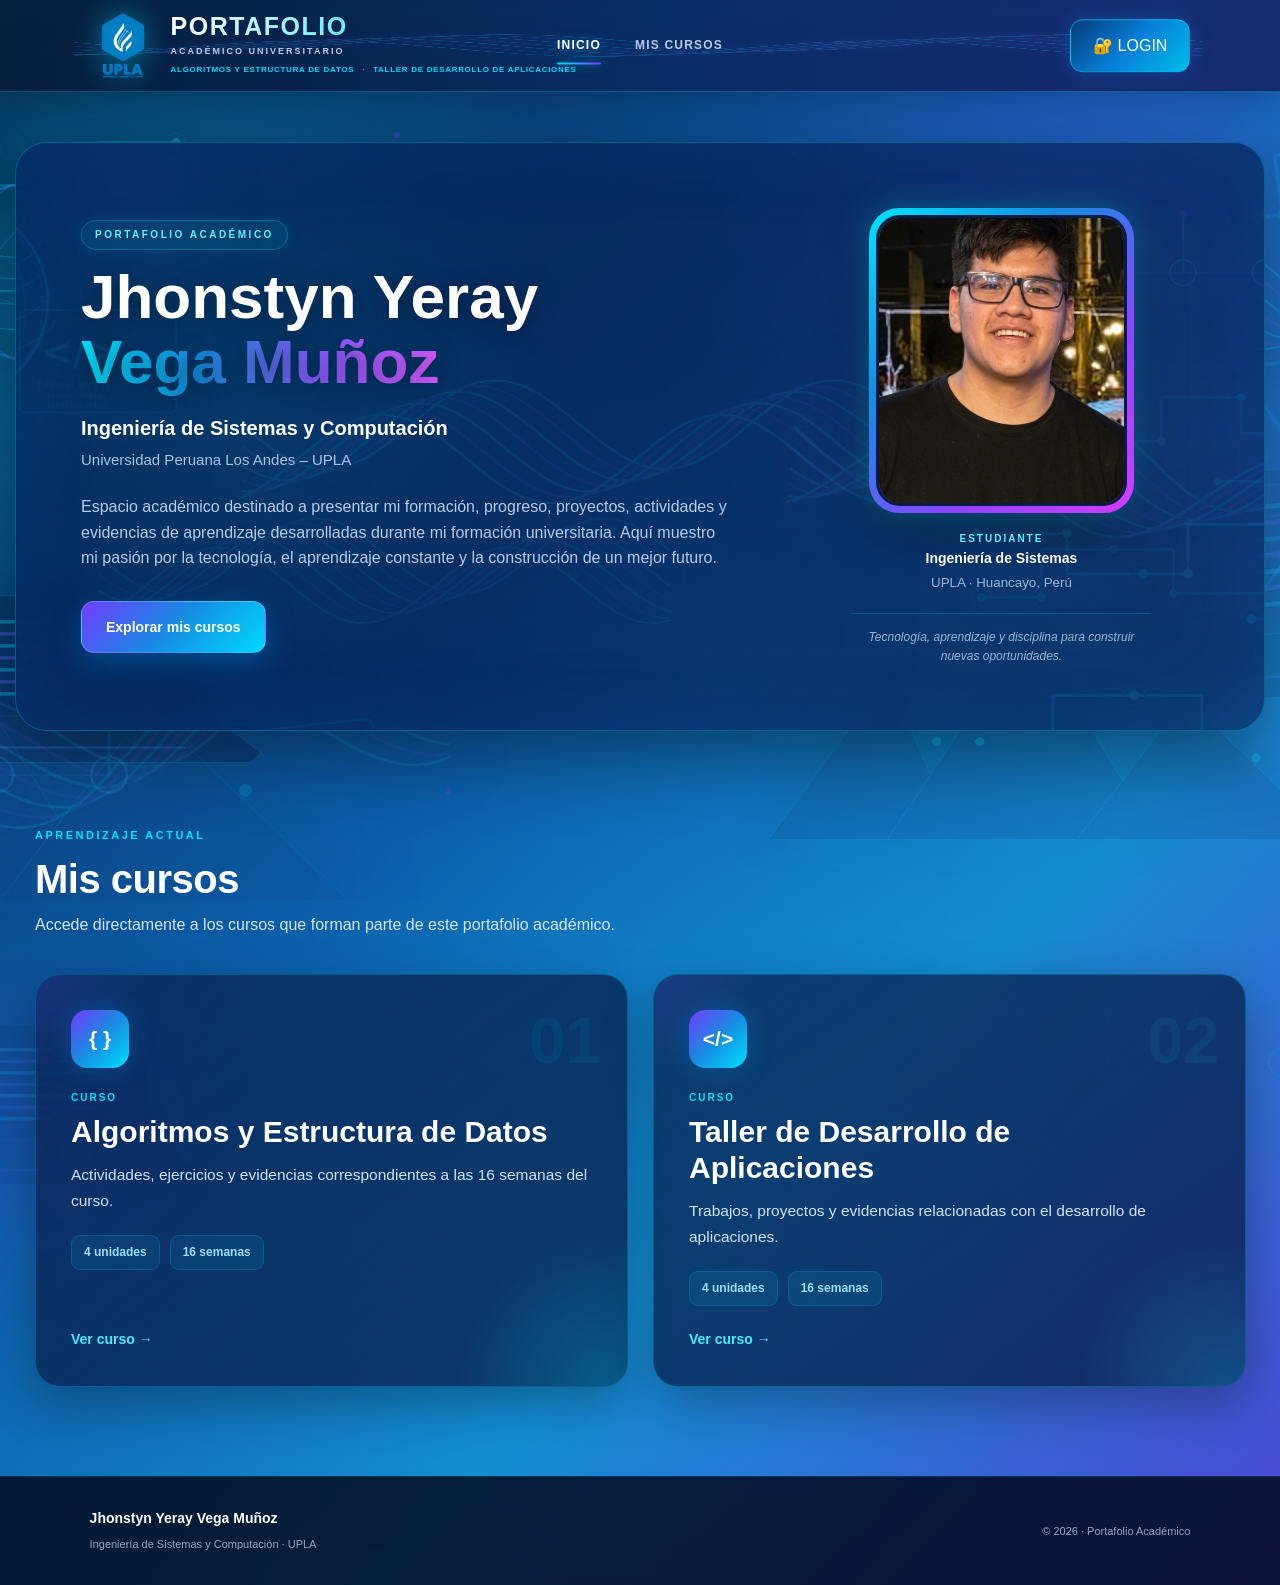
==== index.html @ 433af9e2 "Portafolio académico inicial" ====
<!DOCTYPE html>
<html lang="es">

<head>

    <meta charset="UTF-8">

    <meta
        name="viewport"
        content="width=device-width, initial-scale=1.0"
    >

    <title>
        Portafolio Académico | Jhonstyn Vega
    </title>

    <link
        rel="stylesheet"
        href="css/style.css"
    >

</head>


<body>


    <!-- =====================================================
         FONDO TECNOLÓGICO
         ===================================================== -->

    <div
        class="fondo-tecnologico"
        aria-hidden="true"
    >

        <img
            class="decor-planeta"
            src="img/fondo/planeta-tecnologico.png"
            alt=""
        >

        <img
            class="decor-ondas"
            src="img/fondo/ondas-tecnologicas.png"
            alt=""
        >

        <img
            class="decor-red"
            src="img/fondo/red-tecnologica.png"
            alt=""
        >

        <img
            class="decor-codigo"
            src="img/fondo/codigo.png"
            alt=""
        >

        <img
            class="decor-laptop"
            src="img/fondo/laptop-programacion.png"
            alt=""
        >

        <img
            class="decor-montanas"
            src="img/fondo/montanas-digitales.png"
            alt=""
        >

        <img
            class="decor-circuitos"
            src="img/fondo/circuitos.png"
            alt=""
        >


        <!-- Capas adicionales -->

        <img
            class="decor-planeta-2"
            src="img/fondo/planeta-tecnologico.png"
            alt=""
        >

        <img
            class="decor-ondas-2"
            src="img/fondo/ondas-tecnologicas.png"
            alt=""
        >

        <img
            class="decor-red-2"
            src="img/fondo/red-tecnologica.png"
            alt=""
        >

        <img
            class="decor-codigo-2"
            src="img/fondo/codigo.png"
            alt=""
        >

        <img
            class="decor-laptop-2"
            src="img/fondo/laptop-programacion.png"
            alt=""
        >

        <img
            class="decor-montanas-2"
            src="img/fondo/montanas-digitales.png"
            alt=""
        >

        <img
            class="decor-circuitos-2"
            src="img/fondo/circuitos.png"
            alt=""
        >

    </div>



    <!-- =====================================================
         HEADER
         ===================================================== -->

    <header class="header">


        <div class="logo">

            <img
                src="img/logo-upla.png"
                alt="Logo UPLA"
            >


            <div class="logo-texto">

                <span class="logo-titulo">
                    PORTAFOLIO
                </span>


                <span class="logo-subtitulo">
                    ACADÉMICO UNIVERSITARIO
                </span>


                <span class="logo-cursos">

                    ALGORITMOS Y ESTRUCTURA DE DATOS

                    <b>·</b>

                    TALLER DE DESARROLLO DE APLICACIONES

                </span>

            </div>

        </div>



        <nav class="menu">

            <a
                href="index.html"
                class="activo"
            >
                Inicio
            </a>


            <a href="cursos.html">
                Mis cursos
            </a>

        </nav>



        <a
            href="login.html"
            class="login"
        >
            🔐 LOGIN
        </a>


    </header>



    <!-- =====================================================
         CONTENIDO PRINCIPAL
         ===================================================== -->

    <main>



        <!-- =================================================
             PRESENTACIÓN
             ================================================= -->

        <section class="hero">


            <div
                class="hero-decoraciones"
                aria-hidden="true"
            >

                <img
                    class="hero-decor hero-planeta"
                    src="img/fondo/planeta-tecnologico.png"
                    alt=""
                >

                <img
                    class="hero-decor hero-ondas"
                    src="img/fondo/ondas-tecnologicas.png"
                    alt=""
                >

                <img
                    class="hero-decor hero-circuitos"
                    src="img/fondo/circuitos.png"
                    alt=""
                >

                <img
                    class="hero-decor hero-codigo"
                    src="img/fondo/codigo.png"
                    alt=""
                >

            </div>



            <div class="hero-texto">


                <span class="etiqueta">
                    PORTAFOLIO ACADÉMICO
                </span>



                <h1>

                    Jhonstyn Yeray<br>

                    <strong>
                        Vega Muñoz
                    </strong>

                </h1>



                <h2>
                    Ingeniería de Sistemas y Computación
                </h2>



                <p>
                    Universidad Peruana Los Andes – UPLA
                </p>



                <p class="descripcion">

                    Espacio académico destinado a presentar mi formación,
                    progreso, proyectos, actividades y evidencias de
                    aprendizaje desarrolladas durante mi formación
                    universitaria. Aquí muestro mi pasión por la tecnología,
                    el aprendizaje constante y la construcción de un mejor futuro.

                </p>



                <!-- SOLO QUEDA EL BOTÓN DE CURSOS -->

                <div class="hero-botones">

                    <a
                        href="cursos.html"
                        class="boton-principal"
                    >
                        Explorar mis cursos
                    </a>

                </div>


            </div>



            <!-- =================================================
                 PERFIL
                 ================================================= -->

            <div class="hero-perfil">


                <div class="perfil-marco">

                    <img
                        src="img/perfil.jpg"
                        alt="Fotografía de Jhonstyn Vega"
                    >

                </div>



                <div class="perfil-info">

                    <span>
                        ESTUDIANTE
                    </span>


                    <strong>
                        Ingeniería de Sistemas
                    </strong>


                    <small>
                        UPLA · Huancayo, Perú
                    </small>


                    <p class="perfil-frase">
                        Tecnología, aprendizaje y disciplina para construir nuevas oportunidades.
                    </p>

                </div>


            </div>


        </section>



        <!-- =====================================================
             CURSOS DESTACADOS
             ===================================================== -->

        <section class="cursos-destacados">


            <div class="seccion-titulo">


                <span>
                    APRENDIZAJE ACTUAL
                </span>


                <h2>
                    Mis cursos
                </h2>


                <p>
                    Accede directamente a los cursos que forman parte
                    de este portafolio académico.
                </p>


            </div>



            <div class="cursos-grid">



                <!-- =================================================
                     CURSO 01
                     ================================================= -->

                <article class="curso-card">


                    <div class="curso-numero">
                        01
                    </div>


                    <div class="curso-icono">
                        { }
                    </div>


                    <span>
                        CURSO
                    </span>


                    <h3>
                        Algoritmos y
                        Estructura de Datos
                    </h3>


                    <p>
                        Actividades, ejercicios y evidencias
                        correspondientes a las 16 semanas del curso.
                    </p>


                    <div class="curso-meta">

                        <span>
                            4 unidades
                        </span>


                        <span>
                            16 semanas
                        </span>

                    </div>


                    <!-- AHORA VA A MIS CURSOS -->

                    <a href="cursos.html">
                        Ver curso →
                    </a>


                </article>



                <!-- =================================================
                     CURSO 02
                     ================================================= -->

                <article class="curso-card">


                    <div class="curso-numero">
                        02
                    </div>


                    <div class="curso-icono">
                        &lt;/&gt;
                    </div>


                    <span>
                        CURSO
                    </span>


                    <h3>
                        Taller de Desarrollo
                        de Aplicaciones
                    </h3>


                    <p>
                        Trabajos, proyectos y evidencias relacionadas
                        con el desarrollo de aplicaciones.
                    </p>


                    <div class="curso-meta">

                        <span>
                            4 unidades
                        </span>


                        <span>
                            16 semanas
                        </span>

                    </div>


                    <!-- AHORA VA A MIS CURSOS -->

                    <a href="cursos.html">
                        Ver curso →
                    </a>


                </article>


            </div>


        </section>



    </main>



    <!-- =====================================================
         FOOTER
         ===================================================== -->

    <footer>


        <div>

            <strong>
                Jhonstyn Yeray Vega Muñoz
            </strong>


            <span>
                Ingeniería de Sistemas y Computación · UPLA
            </span>

        </div>


        <p>
            © 2026 · Portafolio Académico
        </p>


    </footer>



</body>

</html>
---- css/style.css ----
/* =========================================================
   PORTAFOLIO ACADÉMICO - JHONSTYN VEGA
   Diseño futurista académico
   Azul + Cyan + Violeta
========================================================= */

* {
    margin: 0;
    padding: 0;
    box-sizing: border-box;
}

:root {
    --azul-noche: #030b24;
    --azul-oscuro: #061b45;
    --azul: #0869d8;
    --azul-electrico: #009cff;
    --cyan: #00e5ff;
    --violeta: #7b3cff;
    --fucsia: #c13cff;

    --blanco: #ffffff;
    --texto: #f4f8ff;
    --texto-suave: #b9c9e8;

    --glass: rgba(8, 36, 87, 0.62);
    --borde: rgba(0, 204, 255, 0.28);

    --sombra:
        0 20px 60px rgba(0, 0, 0, .35);
}

html {
    scroll-behavior: smooth;
}

body {
    font-family: "Segoe UI", Arial, sans-serif;
    color: #ffffff;
    min-height: 100vh;
    line-height: 1.6;
    overflow-x: hidden;

    /* Fondo general más alegre, inspirado en azul/cyan/violeta */
    background:
        radial-gradient(circle at 12% 18%, rgba(0, 229, 255, .28), transparent 24%),
        radial-gradient(circle at 88% 12%, rgba(96, 93, 255, .28), transparent 26%),
        radial-gradient(circle at 52% 75%, rgba(0, 174, 255, .18), transparent 32%),
        linear-gradient(135deg, #06234d 0%, #0b5da8 42%, #168bd1 68%, #5144d5 100%);
}

/* La página queda por encima de la decoración */
body > *:not(.fondo-tecnologico) {
    position: relative;
    z-index: 5;
}

/* =========================================================
   EFECTOS DEL FONDO
========================================================= */
body::before {
    content: "";

    position: fixed;

    width: 500px;
    height: 500px;

    left: -220px;
    top: 180px;

    border-radius: 50%;

    background:
        radial-gradient(
            circle,
            rgba(0, 229, 255, .11),
            transparent 70%
        );

    filter: blur(20px);

    pointer-events: none;

    z-index: -1;
}
body::after {
    content: "";

    position: fixed;

    width: 500px;
    height: 500px;

    right: -220px;
    bottom: 100px;

    border-radius: 50%;

    background:
        radial-gradient(
            circle,
            rgba(123, 60, 255, .13),
            transparent 70%
        );

    filter: blur(25px);

    pointer-events: none;

    z-index: -1;
}


/* =========================================================
   FONDO TECNOLÓGICO DECORATIVO
   No ocupa espacio y nunca tapa el contenido
========================================================= */

.fondo-tecnologico {
    position: fixed;
    inset: 0;
    width: 100%;
    height: 100vh;
    overflow: hidden;
    pointer-events: none;
    z-index: 0;
}

/* Luces grandes y suaves */
.fondo-tecnologico .orb {
    position: absolute;
    border-radius: 50%;
    filter: blur(35px);
    opacity: .45;
}

.orb-cyan {
    width: 430px;
    height: 430px;
    left: -150px;
    top: 150px;
    background: radial-gradient(circle, rgba(0, 229, 255, .42), transparent 70%);
}

.orb-violet {
    width: 520px;
    height: 520px;
    right: -190px;
    top: 120px;
    background: radial-gradient(circle, rgba(124, 68, 255, .40), transparent 70%);
}

.orb-blue {
    width: 460px;
    height: 460px;
    left: 34%;
    bottom: -300px;
    background: radial-gradient(circle, rgba(0, 190, 255, .30), transparent 70%);
}

/* Circuitos tecnológicos */
.circuito {
    position: absolute;
    width: 360px;
    height: 170px;
    opacity: .25;
}

.circuito span,
.circuito i,
.circuito b {
    position: absolute;
    display: block;
}

.circuito span {
    width: 230px;
    height: 2px;
    background: linear-gradient(90deg, transparent, #00e5ff, transparent);
    top: 80px;
    left: 40px;
    box-shadow: 0 0 12px rgba(0,229,255,.55);
}

.circuito i {
    width: 120px;
    height: 100px;
    border-left: 2px solid #00e5ff;
    border-bottom: 2px solid #7b3cff;
    border-radius: 0 0 0 35px;
    left: 120px;
    top: 0;
}

.circuito b {
    width: 9px;
    height: 9px;
    border-radius: 50%;
    background: #00e5ff;
    box-shadow: 0 0 15px #00e5ff;
    right: 88px;
    top: 75px;
}

.circuito-1 {
    left: -50px;
    top: 300px;
    transform: rotate(-10deg);
}

.circuito-2 {
    right: -80px;
    bottom: 210px;
    transform: rotate(18deg) scale(.85);
}

/* Símbolos de programación flotando al fondo */
.codigo-flotante {
    position: absolute;
    color: rgba(255,255,255,.16);
    font-family: Consolas, "Courier New", monospace;
    font-weight: 900;
    user-select: none;
    text-shadow: 0 0 20px rgba(0,229,255,.35);
}

.codigo-1 {
    font-size: 90px;
    right: 8%;
    top: 35%;
}

.codigo-2 {
    font-size: 75px;
    left: 6%;
    bottom: 18%;
    color: rgba(123,60,255,.16);
}

.codigo-3 {
    font-size: 54px;
    right: 18%;
    bottom: 10%;
    color: rgba(0,229,255,.14);
}

/* Pequeños puntos luminosos */
.particulas {
    position: absolute;
    inset: 0;
}

.particulas span {
    position: absolute;
    width: 4px;
    height: 4px;
    border-radius: 50%;
    background: #8ff8ff;
    box-shadow: 0 0 12px rgba(0,229,255,.8);
    opacity: .45;
}

.particulas span:nth-child(1)  { left: 8%;  top: 24%; }
.particulas span:nth-child(2)  { left: 18%; top: 70%; }
.particulas span:nth-child(3)  { left: 27%; top: 34%; }
.particulas span:nth-child(4)  { left: 38%; top: 16%; }
.particulas span:nth-child(5)  { left: 47%; top: 82%; }
.particulas span:nth-child(6)  { left: 58%; top: 27%; }
.particulas span:nth-child(7)  { left: 68%; top: 68%; }
.particulas span:nth-child(8)  { left: 76%; top: 18%; }
.particulas span:nth-child(9)  { left: 84%; top: 54%; }
.particulas span:nth-child(10) { left: 92%; top: 30%; }
.particulas span:nth-child(11) { left: 33%; top: 91%; }
.particulas span:nth-child(12) { left: 63%; top: 93%; }


/* =========================================================
   HEADER
========================================================= */

.header {
    width: 100%;
    min-height: 92px;
    padding: 12px 7%;

    display: flex;
    align-items: center;
    justify-content: space-between;

    position: sticky;
    top: 0;
    z-index: 1000;

    background: linear-gradient(
        90deg,
        #061b3a,
        #082b63,
        #172a72
    );

    border-bottom: 1px solid rgba(0, 229, 255, .25);
    box-shadow: 0 8px 30px rgba(0, 0, 0, .18);
}

/* =========================================================
   LOGO
========================================================= */

.logo {
    display: flex;

    align-items: center;

    gap: 15px;
}

.logo img {
    width: 66px;
    height: 66px;

    object-fit: contain;

    filter:
        drop-shadow(
            0 0 14px rgba(0, 229, 255, .45)
        );

    transition: .3s ease;
}

.logo:hover img {
    transform: scale(1.05);

    filter:
        drop-shadow(
            0 0 22px rgba(0, 229, 255, .75)
        );
}

.logo-texto {
    display: flex;

    flex-direction: column;

    justify-content: center;
}

.logo-titulo {
    font-size: 25px;

    font-weight: 900;

    letter-spacing: 1.5px;

    line-height: 1;

    background:
        linear-gradient(
            90deg,
            #ffffff,
            #55eaff,
            #9b72ff
        );

    -webkit-background-clip: text;
    background-clip: text;

    color: transparent;
}

.logo-subtitulo {
    margin-top: 5px;

    color: #b9c9e8;

    font-size: 9px;

    font-weight: 800;

    letter-spacing: 2px;

    text-transform: uppercase;
}

.logo-cursos {
    margin-top: 5px;

    color: #00dfff;

    font-size: 8px;

    font-weight: 750;

    letter-spacing: .7px;

    text-transform: uppercase;

    white-space: nowrap;
}

.logo-cursos b {
    color: #a66cff;

    padding: 0 5px;
}


/* =========================================================
   MENÚ
========================================================= */

.menu {
    display: flex;
    align-items: center;
    justify-content: center;
    gap: 34px;

    position: absolute;
    left: 50%;
    transform: translateX(-50%);
}

.menu a {
    position: relative;

    color: #b8c8e5;

    text-decoration: none;

    font-size: 12px;

    font-weight: 850;

    letter-spacing: 1.2px;

    text-transform: uppercase;

    transition: .3s ease;
}

.menu a::after {
    content: "";

    position: absolute;

    left: 0;

    bottom: -9px;

    width: 0;

    height: 2px;

    border-radius: 10px;

    background:
        linear-gradient(
            90deg,
            var(--cyan),
            var(--violeta)
        );

    box-shadow:
        0 0 10px rgba(0, 229, 255, .7);

    transition: .3s ease;
}

.menu a:hover,
.menu a.activo {
    color: white;

    text-shadow:
        0 0 12px rgba(0, 229, 255, .5);
}

.menu a:hover::after,
.menu a.activo::after {
    width: 100%;
}


/* =========================================================
   LOGIN
========================================================= */

.menu .login,
.header > .login {
    padding: 13px 22px;

    color: white;

    border-radius: 13px;

    background:
        linear-gradient(
            135deg,
            #073b78,
            #087ed8,
            #00bce8
        );

    border:
        1px solid rgba(0, 229, 255, .5);

    box-shadow:
        0 0 20px rgba(0, 156, 255, .25);

    transition: .3s ease;
}

.menu .login::after,
.header > .login::after {
    display: none;
}

.menu .login:hover,
.header > .login:hover {
    transform: translateY(-3px);

    background:
        linear-gradient(
            135deg,
            #713cff,
            #009cff,
            #00e5ff
        );

    box-shadow:
        0 0 30px rgba(0, 229, 255, .5);
}


/* =========================================================
   HERO
========================================================= */

.hero {
    position: relative;

    max-width: 1250px;

    margin: 50px auto;

    padding: 65px;

    display: grid;

    grid-template-columns: 1.25fr .75fr;

    gap: 65px;

    align-items: center;

    overflow: hidden;

    border-radius: 32px;

    background:
        linear-gradient(
            135deg,
            rgba(5, 39, 88, .86),
            rgba(7, 27, 73, .68)
        );

    border:
        1px solid rgba(0, 229, 255, .27);

    box-shadow:
        0 25px 70px rgba(0, 0, 0, .40),
        inset 0 0 40px rgba(0, 156, 255, .05);

    backdrop-filter: blur(18px);
}


/* Brillo cyan */

.hero::before {
    content: "";

    position: absolute;

    width: 450px;
    height: 450px;

    right: -160px;
    top: -200px;

    border-radius: 50%;

    background:
        radial-gradient(
            circle,
            rgba(0, 229, 255, .24),
            transparent 68%
        );

    pointer-events: none;
}


/* Brillo violeta */

.hero::after {
    content: "";

    position: absolute;

    width: 400px;
    height: 400px;

    left: -220px;
    bottom: -230px;

    border-radius: 50%;

    background:
        radial-gradient(
            circle,
            rgba(123, 60, 255, .25),
            transparent 70%
        );

    pointer-events: none;
}


/* =========================================================
   TEXTO HERO
========================================================= */

.hero-texto {
    position: relative;

    z-index: 2;
}

.etiqueta {
    display: inline-block;

    margin-bottom: 15px;

    padding: 6px 13px;

    border-radius: 30px;

    color: #5ef3ff;

    font-size: 10px;

    font-weight: 900;

    letter-spacing: 2.5px;

    background:
        rgba(0, 229, 255, .08);

    border:
        1px solid rgba(0, 229, 255, .25);

    box-shadow:
        0 0 15px rgba(0, 229, 255, .08);
}

.hero h1 {
    color: white;

    font-size: clamp(40px, 5vw, 62px);

    line-height: 1.04;

    margin-bottom: 18px;

    text-shadow:
        0 4px 25px rgba(0, 0, 0, .35);
}

.hero h1 strong {
    background:
        linear-gradient(
            90deg,
            #00e5ff,
            #168de2,
            #8c5cff,
            #d55cff
        );

    -webkit-background-clip: text;

    background-clip: text;

    color: transparent;
}

.hero h2 {
    color: white;

    font-size: 20px;

    font-weight: 700;

    margin-bottom: 4px;
}

.hero-texto > p:not(.descripcion) {
    color: #a9c2e5;

    font-size: 15px;
}

.descripcion {
    max-width: 650px;

    margin-top: 22px;

    color: #b9cbea;

    font-size: 16px;
}


/* =========================================================
   BOTONES HERO
========================================================= */

.hero-botones {
    display: flex;

    gap: 14px;

    margin-top: 30px;

    flex-wrap: wrap;
}

.hero-botones a {
    text-decoration: none;

    padding: 14px 24px;

    border-radius: 13px;

    font-size: 14px;

    font-weight: 800;

    transition: .3s ease;
}

.boton-principal {
    color: white;

    background:
        linear-gradient(
            135deg,
            #713cff,
            #168de2,
            #00d9ff
        );

    border:
        1px solid rgba(255,255,255,.18);

    box-shadow:
        0 10px 30px rgba(0, 156, 255, .30);
}

.boton-principal:hover {
    transform: translateY(-4px);

    box-shadow:
        0 15px 40px rgba(0, 229, 255, .40);
}

.boton-secundario {
    color: white;

    background:
        rgba(255,255,255,.05);

    border:
        1px solid rgba(0, 229, 255, .35);

    backdrop-filter: blur(10px);
}

.boton-secundario:hover {
    color: white;

    background:
        linear-gradient(
            135deg,
            rgba(123,60,255,.5),
            rgba(0,156,255,.5)
        );

    transform: translateY(-4px);

    box-shadow:
        0 10px 30px rgba(123,60,255,.25);
}


/* =========================================================
   PERFIL
========================================================= */

.hero-perfil {
    position: relative;

    z-index: 2;

    display: flex;

    flex-direction: column;

    align-items: center;
}

.perfil-marco {
    width: 265px;
    height: 305px;

    padding: 7px;

    border-radius: 30px;

    background:
        linear-gradient(
            135deg,
            #00e5ff,
            #168de2,
            #8c45ff,
            #d53cff
        );

    box-shadow:
        0 0 30px rgba(0, 229, 255, .28),
        0 20px 50px rgba(0, 0, 0, .40);
}

.perfil-marco img {
    width: 100%;
    height: 100%;

    object-fit: cover;

    border-radius: 24px;

    border:
        3px solid #061b45;
}

.perfil-info {
    margin-top: 18px;

    text-align: center;
}

.perfil-info span {
    display: block;

    color: #5ef3ff;

    font-size: 10px;

    font-weight: 900;

    letter-spacing: 2px;
}

.perfil-info strong {
    display: block;

    color: white;

    font-size: 14px;
}

.perfil-info small {
    color: #9db6d8;
}


/* =========================================================
   SECCIONES
========================================================= */

.informacion,
.cursos-destacados {
    max-width: 1250px;

    margin: 90px auto;

    padding: 0 20px;
}

.seccion-titulo {
    max-width: 720px;

    margin-bottom: 35px;
}

.seccion-titulo span {
    color: #00e5ff;

    font-size: 11px;

    font-weight: 900;

    letter-spacing: 2.5px;
}

.seccion-titulo h2 {
    color: white;

    font-size: 36px;

    line-height: 1.2;

    margin: 8px 0;
}

.seccion-titulo p {
    color: #a8bddc;
}


/* =========================================================
   TARJETAS DE TRAYECTORIA
========================================================= */

.tarjetas {
    display: grid;

    grid-template-columns:
        repeat(4, 1fr);

    gap: 20px;
}

.tarjeta {
    display: flex;

    flex-direction: column;

    min-height: 300px;

    padding: 27px;

    border-radius: 22px;

    background:
        linear-gradient(
            145deg,
            rgba(9, 43, 91, .76),
            rgba(8, 26, 68, .62)
        );

    border:
        1px solid rgba(0, 229, 255, .20);

    box-shadow:
        0 15px 40px rgba(0,0,0,.25);

    backdrop-filter: blur(15px);

    transition: .3s ease;
}

.tarjeta:hover {
    transform: translateY(-8px);

    border-color:
        rgba(0,229,255,.50);

    box-shadow:
        0 20px 55px rgba(0,156,255,.20),
        0 0 25px rgba(0,229,255,.08);
}

.icono {
    width: 48px;
    height: 48px;

    display: flex;

    align-items: center;

    justify-content: center;

    border-radius: 14px;

    background:
        linear-gradient(
            135deg,
            rgba(0,229,255,.16),
            rgba(123,60,255,.20)
        );

    border:
        1px solid rgba(0,229,255,.25);

    color: #5ef3ff;

    font-size: 21px;

    margin-bottom: 18px;

    box-shadow:
        0 0 18px rgba(0,229,255,.10);
}

.tarjeta span {
    color: #00e5ff;

    font-size: 10px;

    font-weight: 900;

    letter-spacing: 1.7px;
}

.tarjeta h3 {
    color: white;

    font-size: 19px;

    margin: 7px 0 10px;
}

.tarjeta p {
    color: #a9bedc;

    font-size: 13px;

    margin-bottom: 18px;
}

.tarjeta a {
    margin-top: auto;

    color: #4ceaff;

    text-decoration: none;

    font-weight: 800;

    font-size: 13px;

    transition: .25s;
}

.tarjeta a:hover {
    color: #b17cff;

    transform: translateX(5px);
}


/* =========================================================
   CURSOS
========================================================= */

.cursos-grid {
    display: grid;

    grid-template-columns:
        repeat(2, 1fr);

    gap: 25px;
}

.curso-card {
    position: relative;

    display: flex;

    flex-direction: column;

    min-height: 365px;

    padding: 35px;

    overflow: hidden;

    border-radius: 25px;

    background:
        linear-gradient(
            145deg,
            rgba(9,43,91,.80),
            rgba(7,23,65,.72)
        );

    border:
        1px solid rgba(0,229,255,.23);

    box-shadow:
        0 18px 50px rgba(0,0,0,.30);

    backdrop-filter: blur(16px);

    transition: .3s ease;
}

.curso-card::before {
    content: "";

    position: absolute;

    width: 300px;
    height: 300px;

    right: -130px;
    bottom: -150px;

    border-radius: 50%;

    background:
        radial-gradient(
            circle,
            rgba(0,229,255,.20),
            transparent 70%
        );

    pointer-events: none;
}

.curso-card::after {
    content: "";

    position: absolute;

    width: 220px;
    height: 220px;

    left: -120px;
    top: -120px;

    border-radius: 50%;

    background:
        radial-gradient(
            circle,
            rgba(123,60,255,.16),
            transparent 70%
        );

    pointer-events: none;
}

.curso-card:hover {
    transform: translateY(-8px);

    border-color:
        rgba(0,229,255,.50);

    box-shadow:
        0 25px 60px rgba(0,156,255,.20);
}

.curso-numero {
    position: absolute;

    right: 25px;
    top: 14px;

    font-size: 65px;

    font-weight: 900;

    color:
        rgba(0,229,255,.07);
}

.curso-icono {
    width: 58px;
    height: 58px;

    display: flex;

    align-items: center;

    justify-content: center;

    margin-bottom: 22px;

    border-radius: 16px;

    color: white;

    font-size: 21px;

    font-weight: 900;

    background:
        linear-gradient(
            135deg,
            #713cff,
            #168de2,
            #00dfff
        );

    box-shadow:
        0 0 25px rgba(0,156,255,.25);
}

.curso-card > span {
    color: #00e5ff;

    font-size: 10px;

    font-weight: 900;

    letter-spacing: 2px;
}

.curso-card h3 {
    max-width: 500px;

    color: white;

    font-size: 27px;

    line-height: 1.18;

    margin: 8px 0 12px;
}

.curso-card p {
    color: #a9bedc;

    font-size: 14px;

    max-width: 530px;
}

.curso-meta {
    display: flex;

    gap: 10px;

    margin: 22px 0;
}

.curso-meta span {
    background:
        rgba(0,229,255,.08);

    color: #9edfff;

    padding: 7px 12px;

    border-radius: 9px;

    border:
        1px solid rgba(0,229,255,.16);

    font-size: 11px;

    font-weight: 700;
}

.curso-card a {
    margin-top: auto;

    align-self: flex-start;

    color: #4ceaff;

    text-decoration: none;

    font-weight: 850;

    font-size: 13px;

    transition: .25s;
}

.curso-card a:hover {
    color: #bd8cff;

    transform: translateX(5px);
}


/* =========================================================
   MENSAJE FINAL
========================================================= */

.mensaje-final {
    position: relative;

    max-width: 1250px;

    margin: 90px auto;

    padding: 50px;

    display: flex;

    justify-content: space-between;

    align-items: center;

    gap: 30px;

    overflow: hidden;

    color: white;

    border-radius: 28px;

    background:
        linear-gradient(
            120deg,
            #03133b,
            #073c78,
            #126fd0,
            #663bd0
        );

    border:
        1px solid rgba(0,229,255,.25);

    box-shadow:
        0 25px 60px rgba(0,0,0,.35);
}

.mensaje-final::after {
    content: "";

    position: absolute;

    width: 320px;
    height: 320px;

    right: -100px;
    top: -160px;

    border-radius: 50%;

    background:
        radial-gradient(
            circle,
            rgba(0,229,255,.30),
            transparent 70%
        );
}

.mensaje-final > * {
    position: relative;

    z-index: 2;
}

.mensaje-final span {
    color: #5ef3ff;

    font-size: 10px;

    letter-spacing: 2px;

    font-weight: 900;
}

.mensaje-final h2 {
    font-size: 30px;

    margin: 6px 0;
}

.mensaje-final p {
    max-width: 650px;

    color: #d1e6ff;

    font-size: 14px;
}

.mensaje-final a {
    white-space: nowrap;

    text-decoration: none;

    color: #061b45;

    background: white;

    padding: 14px 22px;

    border-radius: 12px;

    font-size: 13px;

    font-weight: 850;

    transition: .3s;
}

.mensaje-final a:hover {
    transform: translateY(-4px);

    background:
        linear-gradient(
            135deg,
            #ffffff,
            #bdf7ff
        );

    box-shadow:
        0 0 25px rgba(0,229,255,.35);
}


/* =========================================================
   FOOTER
========================================================= */

footer {
    padding: 30px 7%;

    display: flex;

    justify-content: space-between;

    align-items: center;

    gap: 20px;

    background:
        rgba(2,10,30,.85);

    border-top:
        1px solid rgba(0,229,255,.15);

    backdrop-filter: blur(15px);
}

footer strong {
    display: block;

    color: white;

    font-size: 14px;
}

footer span,
footer p {
    color: #8fa8c9;

    font-size: 11px;
}


/* =========================================================
   RESPONSIVE
========================================================= */

@media (max-width: 1000px) {

    .header {
        padding: 12px 4%;
    }

    .hero {
        grid-template-columns: 1fr;

        margin: 35px 20px;

        padding: 45px 35px;
    }

    .hero-perfil {
        order: -1;
    }

    .tarjetas {
        grid-template-columns:
            repeat(2, 1fr);
    }
}


@media (max-width: 900px) {

    .logo-cursos {
        display: none;
    }

    .menu {
        gap: 16px;
    }
}


@media (max-width: 680px) {

    .header {
        min-height: 78px;

        padding: 9px 4%;
    }

    .logo img {
        width: 52px;
        height: 52px;
    }

    .logo-titulo {
        font-size: 20px;
    }

    .menu {
        gap: 10px;
    }

    .menu a:not(.login) {
        display: none;
    }

    .hero {
        margin: 25px 14px;

        padding: 35px 22px;

        border-radius: 23px;
    }

    .hero h1 {
        font-size: 42px;
    }

    .perfil-marco {
        width: 215px;

        height: 250px;
    }

    .tarjetas,
    .cursos-grid {
        grid-template-columns: 1fr;
    }

    .informacion,
    .cursos-destacados {
        margin: 60px auto;
    }

    .seccion-titulo h2 {
        font-size: 28px;
    }

    .curso-card {
        min-height: 340px;

        padding: 28px;
    }

    .mensaje-final {
        margin: 60px 15px;

        padding: 32px 27px;

        flex-direction: column;

        align-items: flex-start;
    }

    footer {
        flex-direction: column;

        align-items: flex-start;
    }
}

/* LOGIN: siempre independiente y pegado al lado derecho */
.header > .login {
    margin-left: auto;
    flex-shrink: 0;
}

@media (min-width: 901px) {
    .header > .login {
        position: absolute;
        right: 7%;
        top: 50%;
        transform: translateY(-50%);
    }

    .header > .login:hover {
        transform: translateY(-53%);
    }
}

@media (max-width: 900px) {
    .header > .login {
        position: static;
        transform: none;
        margin-left: 10px;
    }

    .header > .login:hover {
        transform: translateY(-2px);
    }
}

@media (max-width: 680px) {
    .fondo-tecnologico .codigo-1,
    .fondo-tecnologico .codigo-2,
    .fondo-tecnologico .codigo-3,
    .fondo-tecnologico .circuito {
        opacity: .12;
    }

    .fondo-tecnologico .orb {
        opacity: .25;
    }

    .header > .login {
        padding: 10px 14px;
        font-size: 11px;
    }
}


/* =========================================================
   AJUSTES FINALES DE LEGIBILIDAD
========================================================= */

/* LOGIN: sin subrayado */
.header > .login,
.menu .login {
    text-decoration: none !important;
}

/* El texto general queda más claro y cómodo de leer */
.seccion-titulo p {
    color: #d7e8ff;
    font-size: 16px;
    line-height: 1.75;
}

/* Tarjetas de trayectoria */
.tarjeta h3 {
    font-size: 21px;
    font-weight: 800;
    line-height: 1.25;
}

.tarjeta p {
    color: #d0e2fb;
    font-size: 14.5px;
    line-height: 1.65;
}

.tarjeta a {
    font-size: 14px;
    font-weight: 800;
}

/* Cursos */
.curso-card h3 {
    font-size: 30px;
    font-weight: 800;
    line-height: 1.2;
}

.curso-card p {
    color: #d1e4fc;
    font-size: 15px;
    line-height: 1.65;
}

.curso-meta span {
    font-size: 12px;
    font-weight: 700;
}

.curso-card a {
    font-size: 14px;
    font-weight: 800;
}

/* Bloque final */
.mensaje-final h2 {
    font-size: 32px;
    font-weight: 800;
    line-height: 1.2;
}

.mensaje-final p {
    color: #d9e9ff;
    font-size: 15px;
    line-height: 1.7;
}

/* Más presencia visual en títulos de sección */
.seccion-titulo h2 {
    font-size: 40px;
    font-weight: 800;
    letter-spacing: -.5px;
}

/* En pantallas grandes, el contenido respira mejor */
@media (min-width: 1001px) {
    .seccion-titulo p {
        max-width: 780px;
    }

    .tarjeta p {
        font-size: 15px;
    }

    .curso-card p {
        font-size: 15.5px;
    }
}

/* En móvil mantenemos tamaños cómodos */
@media (max-width: 680px) {
    .seccion-titulo h2 {
        font-size: 30px;
    }

    .seccion-titulo p {
        font-size: 14px;
    }

    .tarjeta h3 {
        font-size: 20px;
    }

    .tarjeta p,
    .curso-card p,
    .mensaje-final p {
        font-size: 14px;
    }

    .curso-card h3 {
        font-size: 25px;
    }

    .mensaje-final h2 {
        font-size: 27px;
    }
}

/* =========================================================
   FONDO TECNOLÓGICO FINAL — CAPA LIMPIA
   Las imágenes se colocan como elementos independientes.
   Esto evita el problema del "ajedrez" y permite controlar
   tamaño, posición, transparencia y profundidad.
   ========================================================= */

body {
    position: relative;
    isolation: isolate;
    overflow-x: hidden;
}

/* La decoración no ocupa espacio y nunca bloquea clics. */
.fondo-tecnologico {
    position: fixed;
    inset: 0;
    width: 100%;
    height: 100vh;
    overflow: hidden;
    pointer-events: none;
    z-index: 0;
}

/* Todas las imágenes parten de PNG transparentes. */
.fondo-tecnologico img {
    position: absolute;
    display: block;
    width: auto;
    height: auto;
    max-width: none;
    user-select: none;
    -webkit-user-drag: none;
    pointer-events: none;
    object-fit: contain;
    mix-blend-mode: screen;
    opacity: .42;
    filter: drop-shadow(0 0 18px rgba(0, 190, 255, .10));
}

/* Planeta: elemento principal lateral izquierdo. */
.fondo-tecnologico .decor-planeta {
    width: 390px;
    left: -70px;
    top: 105px;
    opacity: .52;
}

/* Ondas: franja superior, muy sutil para no competir con el Hero. */
.fondo-tecnologico .decor-ondas {
    width: 520px;
    right: 9%;
    top: 28px;
    opacity: .22;
}

/* Red tecnológica: lado derecho. */
.fondo-tecnologico .decor-red {
    width: 430px;
    right: -85px;
    top: 225px;
    opacity: .38;
}

/* Código: pequeño detalle izquierdo. */
.fondo-tecnologico .decor-codigo {
    width: 145px;
    left: 18px;
    top: 405px;
    opacity: .30;
}

/* Laptop: parte inferior izquierda. */
.fondo-tecnologico .decor-laptop {
    width: 360px;
    left: -85px;
    bottom: 45px;
    opacity: .34;
}

/* Montañas: parte inferior derecha. */
.fondo-tecnologico .decor-montanas {
    width: 570px;
    right: -65px;
    bottom: -55px;
    opacity: .38;
}

/* Circuitos: lado derecho superior. */
.fondo-tecnologico .decor-circuitos {
    width: 360px;
    right: -70px;
    top: 95px;
    opacity: .28;
}

/* Partículas suaves encima de la decoración. */
.fondo-tecnologico::after {
    content: "";
    position: absolute;
    inset: 0;
    background:
        radial-gradient(circle at 8% 18%, rgba(0,229,255,.80) 0 2px, transparent 4px),
        radial-gradient(circle at 18% 36%, rgba(0,229,255,.65) 0 2px, transparent 4px),
        radial-gradient(circle at 31% 15%, rgba(123,60,255,.70) 0 2px, transparent 4px),
        radial-gradient(circle at 44% 28%, rgba(0,229,255,.60) 0 2px, transparent 4px),
        radial-gradient(circle at 62% 17%, rgba(0,229,255,.65) 0 2px, transparent 4px),
        radial-gradient(circle at 78% 31%, rgba(123,60,255,.65) 0 2px, transparent 4px),
        radial-gradient(circle at 94% 21%, rgba(0,229,255,.65) 0 2px, transparent 4px),
        radial-gradient(circle at 12% 72%, rgba(0,229,255,.55) 0 2px, transparent 4px),
        radial-gradient(circle at 35% 88%, rgba(123,60,255,.55) 0 2px, transparent 4px),
        radial-gradient(circle at 72% 78%, rgba(0,229,255,.55) 0 2px, transparent 4px),
        radial-gradient(circle at 91% 67%, rgba(123,60,255,.55) 0 2px, transparent 4px);
    opacity: .55;
}

/* Contenido siempre por encima de la decoración. */
body > *:not(.fondo-tecnologico) {
    position: relative;
    z-index: 5;
}

.header {
    z-index: 1000;
}

/* El Hero conserva su vidrio y deja ver ligeramente el fondo. */
.hero,
.tarjeta,
.curso-card,
.mensaje-final {
    position: relative;
    z-index: 6;
}

/* Responsive */
@media (max-width: 1000px) {
    .fondo-tecnologico .decor-planeta {
        width: 285px;
        left: -95px;
        top: 125px;
    }

    .fondo-tecnologico .decor-ondas {
        width: 390px;
        right: -40px;
        top: 35px;
        opacity: .16;
    }

    .fondo-tecnologico .decor-red {
        width: 310px;
        right: -105px;
        top: 260px;
        opacity: .28;
    }

    .fondo-tecnologico .decor-codigo {
        width: 105px;
        left: 8px;
        top: 390px;
    }

    .fondo-tecnologico .decor-laptop {
        width: 250px;
        left: -95px;
        bottom: 55px;
    }

    .fondo-tecnologico .decor-montanas {
        width: 390px;
        right: -80px;
        bottom: -30px;
    }

    .fondo-tecnologico .decor-circuitos {
        width: 270px;
        right: -90px;
        top: 100px;
    }
}

@media (max-width: 680px) {
    .fondo-tecnologico img {
        opacity: .16;
    }

    .fondo-tecnologico .decor-planeta {
        width: 210px;
        left: -110px;
        top: 125px;
    }

    .fondo-tecnologico .decor-ondas {
        width: 290px;
        right: -95px;
        top: 70px;
    }

    .fondo-tecnologico .decor-red {
        width: 230px;
        right: -115px;
        top: 310px;
    }

    .fondo-tecnologico .decor-codigo {
        width: 75px;
        left: 2px;
        top: 430px;
    }

    .fondo-tecnologico .decor-laptop {
        width: 180px;
        left: -105px;
        bottom: 50px;
    }

    .fondo-tecnologico .decor-montanas {
        width: 280px;
        right: -110px;
        bottom: -20px;
    }

    .fondo-tecnologico .decor-circuitos {
        width: 190px;
        right: -110px;
        top: 115px;
    }

    .fondo-tecnologico::after {
        opacity: .25;
    }
}

/* =========================================================
   ANIMACIONES FUTURISTAS — VERSIÓN 2
   Inspiradas en el diseño de referencia:
   movimiento suave, luces, profundidad y entrada elegante.
   ========================================================= */

/* Movimiento ambiental de los elementos del fondo */
@keyframes flotarSuave {
    0%, 100% { transform: translate3d(0, 0, 0); }
    50%      { transform: translate3d(0, -14px, 0); }
}

@keyframes flotarLateral {
    0%, 100% { transform: translate3d(0, 0, 0) rotate(0deg); }
    50%      { transform: translate3d(12px, -8px, 0) rotate(1deg); }
}

@keyframes pulsoTecnologico {
    0%, 100% {
        opacity: .28;
        filter: drop-shadow(0 0 12px rgba(0,190,255,.08));
    }
    50% {
        opacity: .50;
        filter: drop-shadow(0 0 28px rgba(0,229,255,.22));
    }
}

@keyframes brilloCodigo {
    0%, 100% { opacity: .18; transform: translateY(0); }
    50%      { opacity: .42; transform: translateY(-7px); }
}

@keyframes entradaHero {
    from {
        opacity: 0;
        transform: translateY(25px) scale(.985);
    }
    to {
        opacity: 1;
        transform: translateY(0) scale(1);
    }
}

@keyframes entradaPerfil {
    from {
        opacity: 0;
        transform: translateX(25px) scale(.96);
    }
    to {
        opacity: 1;
        transform: translateX(0) scale(1);
    }
}

@keyframes entradaSeccion {
    from {
        opacity: 0;
        transform: translateY(22px);
    }
    to {
        opacity: 1;
        transform: translateY(0);
    }
}

@keyframes bordeLuminoso {
    0%, 100% {
        box-shadow:
            0 0 0 rgba(0,229,255,0),
            0 0 30px rgba(0,229,255,.18),
            0 20px 50px rgba(0,0,0,.40);
    }
    50% {
        box-shadow:
            0 0 22px rgba(0,229,255,.22),
            0 0 45px rgba(123,60,255,.16),
            0 20px 50px rgba(0,0,0,.40);
    }
}

/* Planeta: flotación lenta */
.fondo-tecnologico .decor-planeta {
    animation:
        flotarLateral 9s ease-in-out infinite,
        pulsoTecnologico 6s ease-in-out infinite;
}

/* Ondas: desplazamiento lateral */
.fondo-tecnologico .decor-ondas {
    animation:
        flotarLateral 8s ease-in-out infinite;
}

/* Red y circuitos: pulso muy sutil */
.fondo-tecnologico .decor-red {
    animation:
        flotarSuave 7s ease-in-out infinite,
        pulsoTecnologico 5s ease-in-out infinite;
}

.fondo-tecnologico .decor-circuitos {
    animation:
        flotarLateral 10s ease-in-out infinite,
        pulsoTecnologico 7s ease-in-out infinite;
}

/* Código: pequeño movimiento vertical */
.fondo-tecnologico .decor-codigo {
    animation: brilloCodigo 5s ease-in-out infinite;
}

/* Laptop y montañas: profundidad */
.fondo-tecnologico .decor-laptop {
    animation: flotarSuave 8s ease-in-out infinite;
}

.fondo-tecnologico .decor-montanas {
    animation: flotarSuave 12s ease-in-out infinite;
}

/* Entrada elegante del bloque principal */
.hero {
    animation: entradaHero .85s ease-out both;
}

/* La fotografía aparece ligeramente después */
.hero-perfil {
    animation: entradaPerfil 1s .15s ease-out both;
}

/* Secciones inferiores aparecen después del Hero */
.informacion {
    animation: entradaSeccion 1s .25s ease-out both;
}

.cursos-destacados {
    animation: entradaSeccion 1s .4s ease-out both;
}

.mensaje-final {
    animation: entradaSeccion 1s .55s ease-out both;
}

/* Fotografía con brillo respirando */
.perfil-marco {
    animation: bordeLuminoso 4s ease-in-out infinite;
}

/* Botones: pequeño efecto de luz al pasar el mouse */
.hero-botones a {
    position: relative;
    overflow: hidden;
}

.hero-botones a::before {
    content: "";
    position: absolute;
    top: 0;
    left: -120%;
    width: 70%;
    height: 100%;
    background: linear-gradient(
        100deg,
        transparent,
        rgba(255,255,255,.22),
        transparent
    );
    transform: skewX(-20deg);
    transition: left .6s ease;
    pointer-events: none;
}

.hero-botones a:hover::before {
    left: 140%;
}

/* Tarjetas con movimiento más elegante */
.tarjeta,
.curso-card {
    will-change: transform;
}

.tarjeta:hover,
.curso-card:hover {
    transform: translateY(-9px);
}

/* El número de cada curso respira suavemente */
.curso-numero {
    animation: brilloCodigo 6s ease-in-out infinite;
}

/* Accesibilidad: si el usuario pide menos movimiento en su sistema,
   se desactivan las animaciones. */
@media (prefers-reduced-motion: reduce) {
    *,
    *::before,
    *::after {
        animation-duration: .01ms !important;
        animation-iteration-count: 1 !important;
        scroll-behavior: auto !important;
        transition-duration: .01ms !important;
    }
}

/* =========================================================
   CAPAS EXTRA — PROFUNDIDAD VISUAL
   Las imágenes son transparentes y se mantienen detrás
   del contenido. Algunas salen parcialmente de la pantalla
   para conseguir el efecto de composición del diseño de referencia.
========================================================= */

.fondo-tecnologico .decor-planeta-2,
.fondo-tecnologico .decor-ondas-2,
.fondo-tecnologico .decor-red-2,
.fondo-tecnologico .decor-codigo-2,
.fondo-tecnologico .decor-laptop-2,
.fondo-tecnologico .decor-montanas-2,
.fondo-tecnologico .decor-circuitos-2 {
    position: absolute;
    display: block;
    pointer-events: none;
    user-select: none;
    -webkit-user-drag: none;
    object-fit: contain;
    mix-blend-mode: screen;
    max-width: none;
}

/* Segundo planeta: grande y parcialmente fuera de la pantalla */
.fondo-tecnologico .decor-planeta-2 {
    width: 650px;
    right: -330px;
    top: 34%;
    opacity: .16;
    filter: drop-shadow(0 0 35px rgba(0,190,255,.22));
    transform: rotate(12deg);
}

/* Ondas cruzando una zona amplia del fondo */
.fondo-tecnologico .decor-ondas-2 {
    width: 760px;
    left: -330px;
    top: 58%;
    opacity: .13;
    filter: drop-shadow(0 0 25px rgba(80,100,255,.22));
    transform: rotate(-9deg);
}

/* Red tecnológica secundaria, abajo a la izquierda */
.fondo-tecnologico .decor-red-2 {
    width: 540px;
    left: -270px;
    top: 72%;
    opacity: .15;
    filter: drop-shadow(0 0 28px rgba(0,229,255,.20));
}

/* Código grande, pero muy transparente */
.fondo-tecnologico .decor-codigo-2 {
    width: 240px;
    right: 4%;
    top: 52%;
    opacity: .10;
    filter: drop-shadow(0 0 25px rgba(0,229,255,.30));
}

/* Laptop secundaria, parcialmente recortada */
.fondo-tecnologico .decor-laptop-2 {
    width: 520px;
    right: -280px;
    bottom: 8%;
    opacity: .12;
    filter: drop-shadow(0 0 32px rgba(0,170,255,.22));
    transform: rotate(-5deg);
}

/* Montañas más grandes en el extremo izquierdo inferior */
.fondo-tecnologico .decor-montanas-2 {
    width: 780px;
    left: -430px;
    bottom: -150px;
    opacity: .13;
    filter: drop-shadow(0 0 35px rgba(60,100,255,.25));
}

/* Circuitos grandes en la zona superior izquierda */
.fondo-tecnologico .decor-circuitos-2 {
    width: 560px;
    left: -300px;
    top: 6%;
    opacity: .13;
    filter: drop-shadow(0 0 28px rgba(0,229,255,.25));
    transform: rotate(-8deg);
}

/* Movimiento ambiental de las nuevas capas */
@keyframes capaProfundaA {
    0%, 100% { transform: translate3d(0,0,0) rotate(12deg); }
    50% { transform: translate3d(-22px,18px,0) rotate(14deg); }
}

@keyframes capaProfundaB {
    0%, 100% { transform: translate3d(0,0,0) rotate(-9deg); }
    50% { transform: translate3d(28px,-16px,0) rotate(-7deg); }
}

@keyframes capaProfundaC {
    0%, 100% { transform: translate3d(0,0,0); }
    50% { transform: translate3d(14px,-20px,0); }
}

@keyframes destelloFondo {
    0%, 100% { opacity: .09; }
    50% { opacity: .20; }
}

.fondo-tecnologico .decor-planeta-2 {
    animation: capaProfundaA 18s ease-in-out infinite;
}

.fondo-tecnologico .decor-ondas-2 {
    animation: capaProfundaB 22s ease-in-out infinite;
}

.fondo-tecnologico .decor-red-2,
.fondo-tecnologico .decor-codigo-2,
.fondo-tecnologico .decor-laptop-2,
.fondo-tecnologico .decor-montanas-2 {
    animation: capaProfundaC 17s ease-in-out infinite;
}

.fondo-tecnologico .decor-circuitos-2 {
    animation:
        capaProfundaB 20s ease-in-out infinite,
        destelloFondo 7s ease-in-out infinite;
}

/* Más profundidad alrededor del Hero sin taparlo */
.hero::before {
    content: "";
    position: absolute;
    inset: -20%;
    z-index: -1;
    pointer-events: none;
    background:
        radial-gradient(circle at 20% 45%, rgba(0,229,255,.08), transparent 22%),
        radial-gradient(circle at 82% 35%, rgba(123,60,255,.10), transparent 24%);
    filter: blur(35px);
}

/* En pantallas grandes las decoraciones pueden crecer un poco más */
@media (min-width: 1500px) {
    .fondo-tecnologico .decor-planeta-2 { width: 760px; right: -390px; }
    .fondo-tecnologico .decor-ondas-2 { width: 900px; left: -390px; }
    .fondo-tecnologico .decor-red-2 { width: 650px; left: -330px; }
    .fondo-tecnologico .decor-laptop-2 { width: 620px; right: -330px; }
    .fondo-tecnologico .decor-montanas-2 { width: 900px; left: -500px; }
    .fondo-tecnologico .decor-circuitos-2 { width: 650px; left: -350px; }
}

/* En móvil reducimos tamaño/opacidad para mantener la lectura */
@media (max-width: 700px) {
    .fondo-tecnologico .decor-planeta-2 { width: 420px; right: -250px; opacity: .10; }
    .fondo-tecnologico .decor-ondas-2 { width: 520px; left: -260px; opacity: .08; }
    .fondo-tecnologico .decor-red-2 { width: 380px; left: -220px; opacity: .09; }
    .fondo-tecnologico .decor-codigo-2 { width: 160px; right: -20px; opacity: .07; }
    .fondo-tecnologico .decor-laptop-2 { width: 400px; right: -260px; opacity: .08; }
    .fondo-tecnologico .decor-montanas-2 { width: 520px; left: -320px; opacity: .08; }
    .fondo-tecnologico .decor-circuitos-2 { width: 400px; left: -260px; opacity: .08; }
}



/* =========================================================
   DECORACIÓN TECNOLÓGICA INTERNA DEL PERFIL
   Mantiene el fondo general y añade una segunda capa
   visual dentro del Hero sin tapar el contenido.
========================================================= */

.hero {
    isolation: isolate;
    overflow: hidden;
}

.hero-decoraciones {
    position: absolute;
    inset: 0;
    z-index: 0;
    pointer-events: none;
    overflow: hidden;
    border-radius: inherit;
}

.hero-decor {
    position: absolute;
    display: block;
    max-width: none;
    user-select: none;
    pointer-events: none;
    mix-blend-mode: screen;
    filter: drop-shadow(0 0 22px rgba(0, 180, 255, .12));
}

.hero-planeta {
    width: 390px;
    left: -175px;
    top: -125px;
    opacity: .075;
    transform: rotate(-10deg);
    animation: heroPlanetaFlotante 18s ease-in-out infinite;
}

.hero-ondas {
    width: 620px;
    right: -260px;
    top: -70px;
    opacity: .065;
    transform: rotate(8deg);
    animation: heroOndasFlotantes 14s ease-in-out infinite;
}

.hero-circuitos {
    width: 430px;
    right: -155px;
    bottom: -135px;
    opacity: .065;
    animation: heroCircuitosFlotantes 16s ease-in-out infinite;
}

.hero-codigo {
    width: 270px;
    left: -95px;
    bottom: -105px;
    opacity: .055;
    transform: rotate(-7deg);
    animation: heroCodigoFlotante 12s ease-in-out infinite;
}

.hero-texto,
.hero-perfil {
    position: relative;
    z-index: 2;
}

.perfil-frase {
    max-width: 300px;
    margin: 18px auto 0;
    padding-top: 14px;
    border-top: 1px solid rgba(0, 225, 255, .18);
    color: rgba(205, 231, 255, .72);
    font-size: 12px;
    line-height: 1.55;
    font-style: italic;
}

@keyframes heroPlanetaFlotante {
    0%, 100% { transform: translate3d(0, 0, 0) rotate(-10deg); }
    50% { transform: translate3d(22px, 15px, 0) rotate(-5deg); }
}

@keyframes heroOndasFlotantes {
    0%, 100% { transform: translate3d(0, 0, 0) rotate(8deg); }
    50% { transform: translate3d(-24px, 18px, 0) rotate(5deg); }
}

@keyframes heroCircuitosFlotantes {
    0%, 100% { transform: translate3d(0, 0, 0); opacity: .065; }
    50% { transform: translate3d(-18px, -15px, 0); opacity: .11; }
}

@keyframes heroCodigoFlotante {
    0%, 100% { transform: translate3d(0, 0, 0) rotate(-7deg); }
    50% { transform: translate3d(18px, -12px, 0) rotate(-3deg); }
}

@media (max-width: 900px) {
    .hero-planeta { width: 300px; left: -170px; opacity: .055; }
    .hero-ondas { width: 470px; right: -250px; opacity: .05; }
    .hero-circuitos { width: 340px; right: -190px; opacity: .05; }
    .hero-codigo { width: 220px; left: -130px; opacity: .045; }
}

@media (max-width: 680px) {
    .hero-decor { opacity: .035; }
    .perfil-frase { font-size: 11px; }
}

/* =========================================================
   V5 — DECORACIÓN DENTRO DEL PANEL DE PERFIL
   Las figuras tecnológicas ahora atraviesan suavemente
   el área de información, como una segunda capa visual.
========================================================= */
.hero-decoraciones {
    z-index: 1;
    background:
        radial-gradient(circle at 18% 42%, rgba(0, 220, 255, .055), transparent 28%),
        radial-gradient(circle at 78% 28%, rgba(125, 75, 255, .065), transparent 30%),
        radial-gradient(circle at 52% 85%, rgba(0, 150, 255, .045), transparent 32%);
}

/* Planeta: queda detrás del texto izquierdo, muy sutil */
.hero-planeta {
    width: 500px;
    left: -205px;
    top: 8px;
    opacity: .105;
    transform: rotate(-10deg);
    filter: drop-shadow(0 0 30px rgba(0, 180, 255, .16));
}

/* Ondas: recorren la zona central/derecha del contenido */
.hero-ondas {
    width: 760px;
    right: -255px;
    top: 105px;
    opacity: .095;
    transform: rotate(5deg);
    filter: drop-shadow(0 0 28px rgba(80, 100, 255, .16));
}

/* Circuitos: detrás de la foto y del bloque de estudiante */
.hero-circuitos {
    width: 510px;
    right: -175px;
    bottom: -75px;
    opacity: .10;
    filter: drop-shadow(0 0 28px rgba(0, 220, 255, .18));
}

/* Código: aparece parcialmente detrás de la información inferior */
.hero-codigo {
    width: 330px;
    left: 210px;
    bottom: -170px;
    opacity: .065;
    transform: rotate(-6deg);
    filter: drop-shadow(0 0 24px rgba(0, 220, 255, .15));
}

/* Una textura de puntos muy fina dentro del panel */
.hero::after {
    content: "";
    position: absolute;
    inset: 0;
    z-index: 1;
    pointer-events: none;
    border-radius: inherit;
    background-image: radial-gradient(rgba(255,255,255,.055) 1px, transparent 1px);
    background-size: 34px 34px;
    mask-image: linear-gradient(90deg, transparent, rgba(0,0,0,.45) 35%, rgba(0,0,0,.25) 70%, transparent);
    -webkit-mask-image: linear-gradient(90deg, transparent, rgba(0,0,0,.45) 35%, rgba(0,0,0,.25) 70%, transparent);
    opacity: .20;
}

/* El contenido siempre permanece por encima de la decoración */
.hero-texto,
.hero-perfil {
    z-index: 3;
}

/* Movimiento más visible, pero lento y elegante */
@keyframes heroPlanetaV5 {
    0%, 100% { transform: translate3d(0,0,0) rotate(-10deg) scale(1); }
    50% { transform: translate3d(28px,12px,0) rotate(-6deg) scale(1.025); }
}

@keyframes heroOndasV5 {
    0%, 100% { transform: translate3d(0,0,0) rotate(5deg); }
    50% { transform: translate3d(-35px,18px,0) rotate(2deg); }
}

@keyframes heroCircuitosV5 {
    0%, 100% { transform: translate3d(0,0,0); opacity: .08; }
    50% { transform: translate3d(-22px,-12px,0); opacity: .14; }
}

@keyframes heroCodigoV5 {
    0%, 100% { transform: translate3d(0,0,0) rotate(-6deg); }
    50% { transform: translate3d(22px,-15px,0) rotate(-2deg); }
}

.hero-planeta { animation: heroPlanetaV5 20s ease-in-out infinite; }
.hero-ondas { animation: heroOndasV5 17s ease-in-out infinite; }
.hero-circuitos { animation: heroCircuitosV5 15s ease-in-out infinite; }
.hero-codigo { animation: heroCodigoV5 13s ease-in-out infinite; }

@media (max-width: 900px) {
    .hero-planeta { width: 390px; left: -210px; opacity: .075; }
    .hero-ondas { width: 560px; right: -260px; opacity: .065; }
    .hero-circuitos { width: 380px; right: -200px; opacity: .065; }
    .hero-codigo { width: 250px; left: 80px; bottom: -120px; opacity: .045; }
}

/* =========================================================
   V6 — AMBIENTE TECNOLÓGICO MÁS PRESENTE
   La decoración se distribuye por toda la página y también
   entra visualmente en el header, sin competir con el contenido.
========================================================= */

/* ---------- HEADER TECNOLÓGICO ---------- */
.header {
    isolation: isolate;
    overflow: hidden;
}

.header::before {
    content: "";
    position: absolute;
    inset: 0;
    z-index: -1;
    pointer-events: none;
    background-image:
        linear-gradient(90deg, rgba(0,229,255,.035), transparent 38%, rgba(123,60,255,.08)),
        url("../img/fondo/circuitos.png"),
        url("../img/fondo/ondas-tecnologicas.png");
    background-repeat: no-repeat;
    background-size: auto, 420px auto, 500px auto;
    background-position: center, right -145px center, left -170px center;
    opacity: .24;
    mix-blend-mode: screen;
}

.header::after {
    content: "";
    position: absolute;
    left: 0;
    right: 0;
    bottom: 0;
    height: 2px;
    pointer-events: none;
    background: linear-gradient(90deg, transparent, rgba(0,229,255,.65), rgba(123,60,255,.55), transparent);
    box-shadow: 0 0 16px rgba(0,229,255,.28);
    opacity: .65;
}

.header > * {
    position: relative;
    z-index: 2;
}

/* ---------- MÁS DECORACIÓN EN TODO EL FONDO ---------- */
.fondo-tecnologico .decor-planeta {
    width: 470px;
    left: -105px;
    top: 115px;
    opacity: .58;
}

.fondo-tecnologico .decor-ondas {
    width: 650px;
    right: -40px;
    top: 80px;
    opacity: .30;
}

.fondo-tecnologico .decor-red {
    width: 520px;
    right: -110px;
    top: 300px;
    opacity: .46;
}

.fondo-tecnologico .decor-codigo {
    width: 190px;
    left: 22px;
    top: 46%;
    opacity: .34;
}

.fondo-tecnologico .decor-laptop {
    width: 450px;
    left: -125px;
    bottom: 8%;
    opacity: .40;
}

.fondo-tecnologico .decor-montanas {
    width: 650px;
    right: -95px;
    bottom: -20px;
    opacity: .27;
}

.fondo-tecnologico .decor-circuitos {
    width: 470px;
    left: -145px;
    bottom: 28%;
    opacity: .30;
}

/* Segunda capa: más repartida verticalmente */
.fondo-tecnologico .decor-planeta-2 {
    width: 720px;
    right: -390px;
    top: 32%;
    opacity: .20;
}

.fondo-tecnologico .decor-ondas-2 {
    width: 900px;
    left: -400px;
    top: 50%;
    opacity: .17;
}

.fondo-tecnologico .decor-red-2 {
    width: 650px;
    left: -330px;
    top: 68%;
    opacity: .19;
}

.fondo-tecnologico .decor-codigo-2 {
    width: 280px;
    right: 2%;
    top: 54%;
    opacity: .14;
}

.fondo-tecnologico .decor-laptop-2 {
    width: 610px;
    right: -330px;
    bottom: 13%;
    opacity: .15;
}

.fondo-tecnologico .decor-montanas-2 {
    width: 900px;
    left: -490px;
    bottom: -115px;
    opacity: .17;
}

.fondo-tecnologico .decor-circuitos-2 {
    width: 650px;
    right: -330px;
    top: 10%;
    left: auto;
    opacity: .17;
}

/* ---------- DECORACIÓN EN LAS SECCIONES ---------- */
.informacion,
.cursos-destacados,
.mensaje-final {
    position: relative;
    isolation: isolate;
}

.informacion::before,
.cursos-destacados::before,
.mensaje-final::before {
    content: "";
    position: absolute;
    inset: -100px -180px;
    z-index: -1;
    pointer-events: none;
    background-repeat: no-repeat;
    background-position: left center, right center;
    background-size: 430px auto, 500px auto;
    opacity: .13;
    mix-blend-mode: screen;
}

.informacion::before {
    background-image:
        url("../img/fondo/codigo.png"),
        url("../img/fondo/ondas-tecnologicas.png");
}

.cursos-destacados::before {
    background-image:
        url("../img/fondo/laptop-programacion.png"),
        url("../img/fondo/red-tecnologica.png");
}

.mensaje-final::before {
    background-image:
        url("../img/fondo/montanas-digitales.png"),
        url("../img/fondo/circuitos.png");
    opacity: .15;
}

/* Pequeños destellos ambientales */
.informacion::after,
.cursos-destacados::after {
    content: "";
    position: absolute;
    width: 420px;
    height: 420px;
    border-radius: 50%;
    z-index: -1;
    pointer-events: none;
    filter: blur(35px);
    background: radial-gradient(circle, rgba(0,229,255,.12), transparent 70%);
}

.informacion::after {
    right: -180px;
    top: 15%;
}

.cursos-destacados::after {
    left: -180px;
    top: 20%;
    background: radial-gradient(circle, rgba(123,60,255,.13), transparent 70%);
}

/* ---------- DECORACIÓN INTERNA DEL HERO MÁS VISIBLE ---------- */
.hero-decoraciones {
    opacity: 1;
}

.hero-planeta {
    width: 560px;
    left: -225px;
    top: -10px;
    opacity: .14;
}

.hero-ondas {
    width: 850px;
    right: -300px;
    top: 80px;
    opacity: .12;
}

.hero-circuitos {
    width: 570px;
    right: -195px;
    bottom: -95px;
    opacity: .13;
}

.hero-codigo {
    width: 360px;
    left: 125px;
    bottom: -185px;
    opacity: .08;
}

/* La textura interior acompaña, sin volverlo demasiado cargado */
.hero::after {
    background-image:
        radial-gradient(rgba(255,255,255,.07) 1px, transparent 1px),
        linear-gradient(110deg, transparent 0 42%, rgba(0,229,255,.025) 50%, transparent 58%);
    background-size: 34px 34px, 100% 100%;
    opacity: .28;
}

/* Movimiento ambiental ligeramente más perceptible */
@keyframes ambienteTecnologico {
    0%, 100% { opacity: .10; transform: translate3d(0,0,0); }
    50% { opacity: .17; transform: translate3d(8px,-8px,0); }
}

.header::before {
    animation: ambienteTecnologico 9s ease-in-out infinite;
}

/* Evitar exceso de decoración en pantallas pequeñas */
@media (max-width: 900px) {
    .header::before {
        background-size: auto, 280px auto, 340px auto;
        background-position: center, right -170px center, left -220px center;
        opacity: .16;
    }

    .fondo-tecnologico .decor-planeta { width: 350px; left: -170px; opacity: .38; }
    .fondo-tecnologico .decor-ondas { width: 480px; right: -250px; opacity: .20; }
    .fondo-tecnologico .decor-red { width: 380px; right: -210px; opacity: .27; }
    .fondo-tecnologico .decor-laptop { width: 340px; left: -190px; opacity: .24; }
    .fondo-tecnologico .decor-montanas { width: 480px; right: -260px; opacity: .18; }
    .hero-planeta { width: 390px; left: -210px; opacity: .08; }
    .hero-ondas { width: 560px; right: -260px; opacity: .07; }
    .hero-circuitos { width: 380px; right: -200px; opacity: .075; }
}

/* =========================================================
   V7 — AJUSTE FINAL DE COMPOSICIÓN
   Menú visible + ondas extendidas por todo el header +
   decoración tecnológica repartida por TODO el Hero.
========================================================= */

/* ---------- HEADER: ONDAS EN TODO EL ANCHO ---------- */
.header {
    isolation: isolate;
    overflow: hidden;
}

.header::before {
    content: "";
    position: absolute;
    inset: 0;
    z-index: 0;
    pointer-events: none;
    background-image:
        linear-gradient(90deg,
            rgba(0,229,255,.08),
            transparent 24%,
            rgba(0,156,255,.045) 48%,
            rgba(123,60,255,.07) 75%,
            transparent),
        url("../img/fondo/ondas-tecnologicas.png");
    background-repeat: no-repeat;
    background-size: 100% 100%, 980px auto;
    background-position: center, center center;
    opacity: .28;
    mix-blend-mode: screen;
    animation: headerOndasV7 18s ease-in-out infinite;
}

/* Segunda onda desplazada para que no quede un único punto de atención */
.header::after {
    content: "";
    position: absolute;
    left: -8%;
    right: -8%;
    top: 0;
    bottom: 0;
    z-index: 0;
    pointer-events: none;
    background:
        url("../img/fondo/ondas-tecnologicas.png") center/760px auto no-repeat;
    opacity: .10;
    mix-blend-mode: screen;
    transform: translateX(24%);
    animation: headerOndasSecundariasV7 24s ease-in-out infinite;
}

.header > * {
    position: relative;
    z-index: 5;
}

@keyframes headerOndasV7 {
    0%, 100% { transform: translate3d(-2%,0,0) scale(1); }
    50% { transform: translate3d(2%,0,0) scale(1.04); }
}

@keyframes headerOndasSecundariasV7 {
    0%, 100% { transform: translateX(24%); opacity: .08; }
    50% { transform: translateX(16%); opacity: .14; }
}

/* ---------- MENÚ: FORZADO AL CENTRO ---------- */
.header .menu {
    display: flex !important;
    visibility: visible !important;
    opacity: 1 !important;
    align-items: center;
    justify-content: center;
    gap: 34px;
    position: absolute;
    left: 50%;
    top: 50%;
    transform: translate(-50%, -50%);
    z-index: 20;
    white-space: nowrap;
}

.header .menu a {
    display: inline-block !important;
    visibility: visible !important;
    opacity: 1 !important;
}

/* Login queda independiente, pegado a la derecha */
.header > .login {
    z-index: 25;
}

/* ---------- HERO: MÁS TECNOLOGÍA DENTRO DE TODO EL PANEL ---------- */
.hero-decoraciones {
    position: absolute;
    inset: 0;
    overflow: hidden;
    z-index: 1;
    border-radius: inherit;
    pointer-events: none;
}

/* Una capa de imágenes grandes que atraviesa todo el recuadro */
.hero-decoraciones::before {
    content: "";
    position: absolute;
    inset: -12%;
    z-index: 0;
    pointer-events: none;
    background-image:
        url("../img/fondo/ondas-tecnologicas.png"),
        url("../img/fondo/red-tecnologica.png"),
        url("../img/fondo/planeta-tecnologico.png");
    background-repeat: no-repeat;
    background-size:
        760px auto,
        470px auto,
        430px auto;
    background-position:
        42% 52%,
        108% 20%,
        -8% 88%;
    opacity: .105;
    mix-blend-mode: screen;
    filter: drop-shadow(0 0 24px rgba(0,200,255,.12));
    animation: heroAmbienteV7 22s ease-in-out infinite;
}

/* Circuitos + código repartidos en la otra mitad del panel */
.hero-decoraciones::after {
    content: "";
    position: absolute;
    inset: -8%;
    z-index: 0;
    pointer-events: none;
    background-image:
        url("../img/fondo/circuitos.png"),
        url("../img/fondo/codigo.png"),
        url("../img/fondo/ondas-tecnologicas.png");
    background-repeat: no-repeat;
    background-size:
        480px auto,
        270px auto,
        650px auto;
    background-position:
        103% 70%,
        4% 35%,
        18% 104%;
    opacity: .075;
    mix-blend-mode: screen;
    filter: drop-shadow(0 0 20px rgba(120,90,255,.12));
    animation: heroAmbienteSecundarioV7 26s ease-in-out infinite;
}

/* Las cuatro imágenes existentes siguen funcionando como capas principales */
.hero-decor {
    z-index: 1;
}

.hero-planeta {
    width: 520px;
    left: -220px;
    top: -35px;
    opacity: .12;
}

.hero-ondas {
    width: 800px;
    right: -280px;
    top: 65px;
    opacity: .105;
}

.hero-circuitos {
    width: 540px;
    right: -185px;
    bottom: -100px;
    opacity: .115;
}

.hero-codigo {
    width: 320px;
    left: 110px;
    bottom: -165px;
    opacity: .075;
}

@keyframes heroAmbienteV7 {
    0%, 100% { transform: translate3d(0,0,0) scale(1); }
    50% { transform: translate3d(18px,-12px,0) scale(1.035); }
}

@keyframes heroAmbienteSecundarioV7 {
    0%, 100% { transform: translate3d(0,0,0); }
    50% { transform: translate3d(-18px,12px,0); }
}

/* Más textura luminosa, sin quitar legibilidad */
.hero {
    box-shadow:
        0 25px 70px rgba(0,0,0,.40),
        inset 0 0 80px rgba(0,156,255,.075),
        inset 0 0 130px rgba(123,60,255,.035);
}

/* ---------- RESPONSIVE ---------- */
@media (max-width: 1000px) {
    .header .menu {
        gap: 22px;
    }

    .hero-decoraciones::before {
        background-size: 580px auto, 360px auto, 330px auto;
        opacity: .075;
    }

    .hero-decoraciones::after {
        background-size: 360px auto, 210px auto, 500px auto;
        opacity: .055;
    }
}

@media (max-width: 900px) {
    .header .menu {
        gap: 16px;
    }

    .header::before {
        background-size: 100% 100%, 680px auto;
        opacity: .20;
    }

    .header::after {
        opacity: .06;
    }
}

@media (max-width: 680px) {
    .header .menu a:not(.login) {
        display: none !important;
    }

    .header::before {
        background-size: 100% 100%, 520px auto;
        opacity: .14;
    }

    .hero-decoraciones::before,
    .hero-decoraciones::after {
        opacity: .04;
    }
}

@media (prefers-reduced-motion: reduce) {
    .header::before,
    .header::after,
    .hero-decoraciones::before,
    .hero-decoraciones::after {
        animation: none !important;
    }
}

/* =========================================================
   V9 — ONDAS CONECTADAS DE IZQUIERDA A DERECHA
   Una segunda onda entra desde la derecha para que ambas
   capas se encuentren visualmente en el centro del header.
========================================================= */
.header::before {
    background-position: center, left center !important;
    background-size: 100% 100%, 1080px auto !important;
    opacity: .28;
}

.header::after {
    left: 0 !important;
    right: 0 !important;
    top: 0 !important;
    bottom: 0 !important;
    transform: none !important;
    background-position: right center !important;
    background-size: 1080px auto !important;
    opacity: .11 !important;
    mix-blend-mode: screen;
}

@media (max-width: 900px) {
    .header::before {
        background-position: center, left center !important;
        background-size: 100% 100%, 760px auto !important;
    }

    .header::after {
        background-position: right center !important;
        background-size: 760px auto !important;
        opacity: .09 !important;
    }
}

@media (max-width: 680px) {
    .header::before {
        background-position: center, left center !important;
        background-size: 100% 100%, 560px auto !important;
    }

    .header::after {
        background-position: right center !important;
        background-size: 560px auto !important;
        opacity: .07 !important;
    }
}


/* =========================================================
   V10 — ONDA CONTINUA DE EXTREMO A EXTREMO DEL HEADER
   La onda ocupa todo el ancho y llega visualmente hasta LOGIN.
   ========================================================= */
.header::before {
    background-image:
        linear-gradient(90deg,
            rgba(0,229,255,.06),
            transparent 22%,
            rgba(0,156,255,.035) 52%,
            rgba(123,60,255,.055) 78%,
            transparent),
        url("../img/fondo/ondas-tecnologicas.png") !important;
    background-repeat: no-repeat !important;
    background-size: 100% 100%, 100% 100% !important;
    background-position: center center, center center !important;
    opacity: .25 !important;
    transform: none !important;
    animation: headerOndaCompletaV10 20s ease-in-out infinite !important;
}

.header::after {
    left: 0 !important;
    right: 0 !important;
    top: 0 !important;
    bottom: 0 !important;
    background-image: url("../img/fondo/ondas-tecnologicas.png") !important;
    background-repeat: no-repeat !important;
    background-size: 100% 100% !important;
    background-position: center center !important;
    opacity: .07 !important;
    transform: translateX(0) scaleX(1.015) !important;
    mix-blend-mode: screen !important;
    animation: headerOndaBrilloV10 26s ease-in-out infinite !important;
}

@keyframes headerOndaCompletaV10 {
    0%,100% { transform: translateX(-1.2%) scaleX(1.01); }
    50% { transform: translateX(1.2%) scaleX(1.015); }
}

@keyframes headerOndaBrilloV10 {
    0%,100% { opacity: .045; transform: translateX(-1%) scaleX(1.015); }
    50% { opacity: .09; transform: translateX(1%) scaleX(1.02); }
}

@media (max-width: 900px) {
    .header::before,
    .header::after {
        background-size: 100% 100% !important;
    }
}
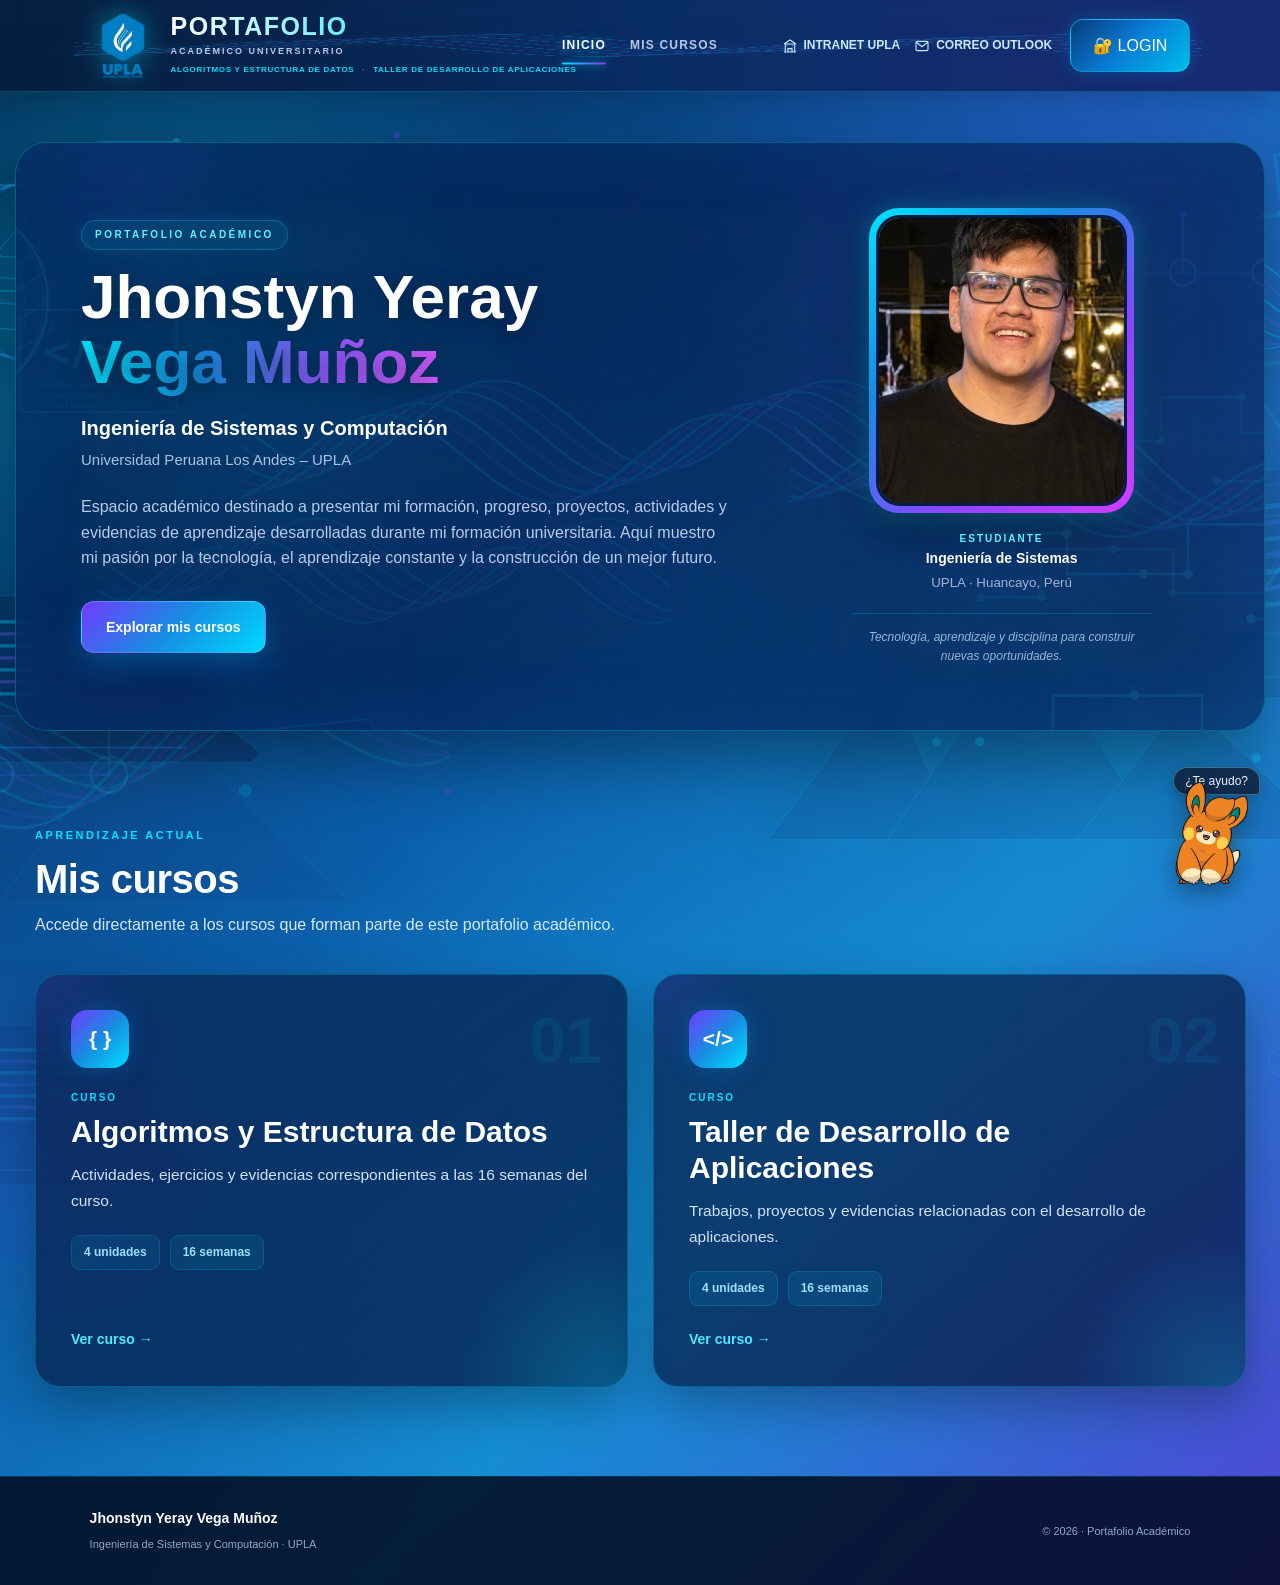
==== commit f8999f11: "Implementacion de chatbot academico y mejoras del portafolio" ====
--- a/index.html
+++ b/index.html
@@ -19,6 +19,7 @@
         href="css/style.css"
     >
 
+    <link rel="stylesheet" href="chatbot/chatbot.css">
 </head>
 
 
@@ -168,7 +169,7 @@
 
 
 
-        <nav class="menu">
+        <nav class="menu portfolio-menu-links">
 
             <a
                 href="index.html"
@@ -178,11 +179,22 @@
             </a>
 
 
+
             <a href="cursos.html">
                 Mis cursos
             </a>
 
         </nav>
+    <nav class="upla-accesses" aria-label="Accesos oficiales UPLA">
+            <a class="upla-shortcut" href="https://intranet.upla.edu.pe/sesion" target="_blank" rel="noopener noreferrer">
+                <svg viewBox="0 0 24 24" fill="none" stroke="currentColor" stroke-width="1.7" aria-hidden="true"><path d="M3 21h18M5 21V9h14v12M3 9l9-6 9 6M9 21v-5h6v5M8 12h1m6 0h1"/></svg>
+                Intranet UPLA
+            </a>
+            <a class="upla-shortcut" href="https://outlook.cloud.microsoft/mail/" target="_blank" rel="noopener noreferrer">
+                <svg viewBox="0 0 24 24" fill="none" stroke="currentColor" stroke-width="1.7" aria-hidden="true"><rect x="3" y="5" width="18" height="14" rx="2"/><path d="m3 6 9 7 9-7"/></svg>
+                Correo Outlook
+            </a>
+    </nav>
 
 
 
@@ -550,6 +562,11 @@
 
 
 
+
+    <script src="js/supabase-config.js" defer></script>
+    <script src="chatbot/conocimiento.js" defer></script>
+    <script src="chatbot/motor.js" defer></script>
+    <script src="chatbot/chatbot.js" defer></script>
 </body>
 
 </html>
--- a/css/style.css
+++ b/css/style.css
@@ -1514,13 +1514,20 @@
         font-size: 20px;
     }
 
-    .menu {
-        gap: 10px;
-    }
-
-    .menu a:not(.login) {
-        display: none;
-    }
+.menu{
+    position:static;
+    transform:none;
+    width:100%;
+    display:flex;
+    justify-content:center;
+    gap:18px;
+}
+
+
+.menu a{
+    display:block !important;
+    font-size:11px;
+}
 
     .hero {
         margin: 25px 14px;
@@ -1758,7 +1765,7 @@
 
 body {
     position: relative;
-    isolation: isolate;
+    isolation:auto;
     overflow-x: hidden;
 }
 
@@ -1932,8 +1939,11 @@
 }
 
 @media (max-width: 680px) {
+
     .fondo-tecnologico img {
-        opacity: .16;
+        opacity: .08;
+        animation: none !important;
+        transform: none !important;
     }
 
     .fondo-tecnologico .decor-planeta {
@@ -2106,14 +2116,13 @@
 
 /* Entrada elegante del bloque principal */
 .hero {
-    animation: entradaHero .85s ease-out both;
+    animation: none;
 }
 
 /* La fotografía aparece ligeramente después */
 .hero-perfil {
-    animation: entradaPerfil 1s .15s ease-out both;
-}
-
+    animation: none;
+}
 /* Secciones inferiores aparecen después del Hero */
 .informacion {
     animation: entradaSeccion 1s .25s ease-out both;
@@ -3229,3 +3238,237 @@
         background-size: 100% 100% !important;
     }
 }
+/* =====================================================
+   RESPONSIVE GENERAL - TABLET Y PROYECTORES
+===================================================== */
+
+@media (max-width:1100px){
+
+    .header{
+        padding:12px 4%;
+    }
+
+    .menu{
+        gap:18px;
+    }
+
+    .hero{
+        width:92%;
+        padding:45px;
+        grid-template-columns:1fr;
+        text-align:center;
+    }
+
+    .hero-botones{
+        justify-content:center;
+    }
+
+    .hero-perfil{
+        margin-top:30px;
+    }
+
+
+    .tarjetas{
+        grid-template-columns:repeat(2,1fr);
+    }
+
+
+    .cursos-grid{
+        grid-template-columns:1fr;
+    }
+
+}
+@media(max-width:700px){
+
+    .header{
+        flex-direction:column;
+        gap:20px;
+    }
+
+
+    .menu{
+        position:static;
+        transform:none;
+        flex-wrap:wrap;
+    }
+
+
+    .hero{
+        padding:25px;
+        margin:25px auto;
+    }
+
+
+    .hero h1{
+        font-size:38px;
+    }
+
+
+    .tarjetas{
+        grid-template-columns:1fr;
+    }
+
+
+    .informacion,
+    .cursos-destacados{
+        margin:50px auto;
+        padding:0 15px;
+    }
+
+}
+/* ================================
+   RESPONSIVE FINAL PRINCIPAL
+================================ */
+
+
+@media(max-width:768px){
+
+
+.header{
+
+    padding:15px 5%;
+}
+
+
+.logo img{
+
+    width:45px;
+    height:45px;
+
+}
+
+
+.menu{
+
+    display:none;
+
+}
+
+
+
+.hero{
+
+    width:92%;
+    margin:30px auto;
+    padding:30px 20px;
+
+    grid-template-columns:1fr;
+
+    text-align:center;
+
+}
+
+
+.hero h1{
+
+    font-size:40px;
+
+}
+
+
+
+.hero-botones{
+
+    justify-content:center;
+
+}
+
+
+
+.perfil-marco{
+
+    width:220px;
+    height:250px;
+
+}
+
+
+
+.tarjetas{
+
+    grid-template-columns:1fr;
+
+}
+
+
+
+.cursos-grid{
+
+    grid-template-columns:1fr;
+
+}
+
+
+.informacion,
+.cursos-destacados{
+
+    margin:50px auto;
+    padding:0 15px;
+
+}
+
+
+}
+@media (max-width:680px){
+
+    .perfil-marco{
+        animation:none;
+    }
+
+}
+@media (max-width:680px){
+
+.fondo-tecnologico img{
+    animation:none !important;
+    transform:none !important;
+}
+
+}
+@media (max-width:680px){
+
+    body::before,
+    body::after{
+        display:none;
+    }
+
+
+    .fondo-tecnologico{
+        position:absolute;
+        height:100%;
+    }
+
+
+    .hero,
+    .tarjeta,
+    .curso-card,
+    .mensaje-final{
+        backdrop-filter:none;
+    }
+
+
+}
+@media (max-width:680px){
+
+.fondo-tecnologico *,
+.perfil-marco,
+.informacion,
+.cursos-destacados,
+.mensaje-final,
+.curso-numero{
+    animation:none !important;
+}
+
+}
+@media(max-width:680px){
+
+.menu a{
+    font-size:10px;
+    letter-spacing:0;
+}
+
+.menu{
+    position:static;
+    transform:none;
+}
+
+}
--- a/chatbot/chatbot.css
+++ b/chatbot/chatbot.css
@@ -0,0 +1,118 @@
+/* Accesos oficiales junto a LOGIN; se conserva el botón original. */
+.header:has(> .upla-accesses) { display: grid; grid-template-columns: minmax(0, 1fr) auto auto auto; column-gap: 18px; }
+.header .menu.portfolio-menu-links { display: flex !important; position: absolute; left: 50%; top: 50%; transform: translate(-50%, -50%); gap: 24px; width: max-content; max-width: 100%; }
+.header .portfolio-menu-links a:not(.login) { display: inline-flex !important; }
+.header .upla-accesses { display: flex; align-items: center; justify-self: end; grid-column: 3; gap: 14px; min-width: 0; }
+.header .upla-accesses .upla-shortcut { display: inline-flex; align-items: center; gap: 6px; padding-block: 8px; color: #c9e8f9; font-size: 12px; font-weight: 600; text-decoration: none; text-transform: uppercase; white-space: nowrap; transition: color .18s ease; }
+.header .upla-shortcut svg { width: 16px; height: 16px; flex-shrink: 0; }
+.header .upla-accesses .upla-shortcut:hover { color: #83edff; }
+.header .upla-shortcut:focus-visible { outline: 2px solid #83edff; outline-offset: 4px; border-radius: 3px; }
+.header:has(> .upla-accesses) > .login { position: static; transform: none; margin-left: 0; justify-self: end; grid-column: 4; }
+.header:has(> .upla-accesses) > .login:hover { transform: translateY(-2px); }
+@media (max-width: 1250px) {
+    .header:has(> .upla-accesses) { grid-template-columns: minmax(0, 1fr) auto auto; grid-template-areas: "logo logo logo" "menu accesses login"; gap: 10px 16px; }
+    .header:has(> .upla-accesses) > .logo { grid-area: logo; }
+    .header .menu.portfolio-menu-links { position: static; transform: none; grid-area: auto; grid-column: 1 / -1; grid-row: 3; justify-self: center; justify-content: center; }
+    .header .upla-accesses { grid-area: accesses; }
+    .header:has(> .upla-accesses) > .login { grid-area: login; }
+}
+@media (max-width: 700px) {
+    .header:has(> .upla-accesses) { grid-template-columns: minmax(0, 1fr) auto; grid-template-areas: "logo logo" "menu login" "accesses accesses"; gap: 10px 12px; }
+    .header:has(> .upla-accesses) > .logo { justify-self: center; }
+    .header .portfolio-menu-links a:not(.login) { font-size: 12px; }
+    .header .menu.portfolio-menu-links { grid-row: 4; }
+    .header .upla-accesses { flex-wrap: wrap; justify-content: flex-end; gap: 4px 16px; max-width: 100%; }
+    .header .upla-accesses .upla-shortcut { font-size: 11px; padding-block: 3px; }
+}
+
+#academic-chatbot, #academic-chatbot * { box-sizing: border-box; }
+#academic-chatbot { font-family: "Segoe UI", Arial, sans-serif; color: #eaf4ff; font-size: 14px; line-height: 1.5; }
+#academic-chatbot [hidden] { display: none !important; }
+#academic-chatbot button, #academic-chatbot input { font: inherit; }
+#academic-chatbot button { cursor: pointer; }
+#academic-chatbot button:disabled { opacity: .5; cursor: wait; }
+#academic-chatbot :is(button, input, a):focus-visible { outline: 2px solid #83edff; outline-offset: 3px; }
+#academic-chatbot .ac-launcher {
+    position: fixed; z-index: 1100; right: max(20px, env(safe-area-inset-right)); bottom: calc(max(14px, env(safe-area-inset-bottom)) + var(--ac-footer-lift, 0px));
+    width: 104px; height: 104px; padding: 0; border: 0; background: transparent; -webkit-tap-highlight-color: transparent;
+}
+#academic-chatbot .ac-launcher::before { content: ""; position: absolute; inset: 16% 6% 0; border-radius: 50%; background: radial-gradient(ellipse, #ffb65955, #38d7ef25 48%, transparent 72%); filter: blur(11px); opacity: .7; transition: opacity .2s; pointer-events: none; }
+#academic-chatbot .ac-launcher > img { display: block; width: 100%; height: 100%; object-fit: contain; filter: drop-shadow(0 7px 12px #0006); animation: ac-pet-float 4.5s ease-in-out infinite; transition: filter .2s; }
+#academic-chatbot .ac-launcher:hover::before { opacity: 1; }
+#academic-chatbot .ac-launcher:hover > img { filter: drop-shadow(0 0 11px #ffb35980) drop-shadow(0 6px 14px #0005); }
+@keyframes ac-pet-float { 0%, 100% { transform: translateY(0); } 50% { transform: translateY(-6px); } }
+#academic-chatbot .ac-invitation { position: absolute; top: -15px; right: 0; padding: 4px 11px; border: 1px solid #78dcec65; border-radius: 14px 14px 3px 14px; background: #102c4f; color: #eaf7ff; font-size: 12px; white-space: nowrap; box-shadow: 0 4px 12px #0003; }
+#academic-chatbot.ac-open .ac-invitation { display: none; }
+#academic-chatbot .ac-panel {
+    position: fixed; right: max(20px, env(safe-area-inset-right)); bottom: calc(var(--ac-panel-bottom, 132px) + var(--ac-footer-lift, 0px) + env(safe-area-inset-bottom)); z-index: 1101;
+    display: flex; flex-direction: column; width: min(420px, calc(100vw - 32px)); height: min(650px, calc(100dvh - var(--ac-top-safe, 104px) - var(--ac-panel-bottom, 132px) - var(--ac-footer-lift, 0px) - env(safe-area-inset-bottom) - 12px));
+    max-width: calc(100vw - 32px); border: 1px solid #72cbd44d; border-radius: 22px; overflow: hidden; background: linear-gradient(160deg, #0b2340, #081a31 60%); box-shadow: 0 18px 65px #0007;
+    opacity: 0; transform: translateY(12px) scale(.98); transform-origin: bottom right; transition: opacity .2s ease, transform .2s ease; pointer-events: none;
+}
+#academic-chatbot.ac-open .ac-panel { opacity: 1; transform: none; pointer-events: auto; }
+#academic-chatbot .ac-header { display: flex; flex: 0 0 auto; align-items: center; gap: 10px; padding: 15px 14px; background: linear-gradient(115deg,#12335a,#10294b); border-bottom: 1px solid #7ac9dc22; }
+#academic-chatbot .ac-header > img { object-fit: contain; flex-shrink: 0; padding: 3px; background: radial-gradient(circle, #ffbe6e25, #6addec12); border: 1px solid #ffd29b26; border-radius: 15px; }
+#academic-chatbot .ac-header > div { flex: 1; min-width: 0; }
+#academic-chatbot .ac-eyebrow { display: block; font-size: 9px; letter-spacing: 1.3px; font-weight: 700; color: #ffb366; }
+#academic-chatbot .ac-header h2 { margin: 2px 0 0; font-size: 17px; line-height: 1.35; font-weight: 700; color: #f4f9ff; }
+#academic-chatbot .ac-header p { margin: 2px 0 0; color: #a6c1db; font-size: 11px; }
+#academic-chatbot .ac-close { flex-shrink: 0; width: 38px; height: 40px; padding: 0; border: 0; border-radius: 10px; background: #ffffff0a; color: #d8e9f7; font-size: 26px; }
+#academic-chatbot .ac-toolbar { display: flex; flex: 0 0 auto; align-items: center; justify-content: space-between; gap: 8px; padding: 4px 14px; color: #adc7dd; font-size: 11px; background: #0b223d; }
+#academic-chatbot .ac-toolbar > span { display: flex; align-items: center; gap: 6px; }
+#academic-chatbot .ac-toolbar i { width: 6px; height: 6px; border-radius: 50%; background: #72e0b4; }
+#academic-chatbot .ac-refresh { width: 36px; height: 34px; border: 0; background: transparent; color: #93dbe8; font-size: 23px; }
+#academic-chatbot .ac-messages { flex: 1 1 auto; min-height: 0; overflow-y: auto; overflow-x: hidden; padding: 18px 12px; overscroll-behavior: contain; scrollbar-width: thin; scrollbar-color: #285274 transparent; }
+#academic-chatbot .ac-message { display: flex; align-items: flex-start; gap: 8px; margin: 0 0 18px; min-width: 0; }
+#academic-chatbot .ac-message > img { flex: 0 0 30px; width: 30px; height: 34px; object-fit: contain; }
+#academic-chatbot .ac-bubble { min-width: 0; max-width: 100%; padding: 13px 14px; border: 1px solid #9ecbe521; border-radius: 4px 17px 17px; background: #122d4a; overflow-wrap: anywhere; font-size: 13px; color: #e0edf9; box-shadow: 0 3px 10px #0001; }
+#academic-chatbot .ac-bubble p { margin: 0; white-space: pre-wrap; line-height: 1.65; }
+#academic-chatbot .ac-bubble p + p { margin-top: 8px; }
+#academic-chatbot .ac-answer-title { font-size: 16px; line-height: 1.4; margin: 0 0 13px; color: #fff1db; }
+#academic-chatbot .ac-answer-section + .ac-answer-section { margin-top: 13px; }
+#academic-chatbot .ac-answer-section > strong { display: block; margin-bottom: 4px; color: #bceaf3; font-size: 12px; }
+#academic-chatbot .ac-example { margin: 8px 0 0; padding: 11px; max-width: 100%; white-space: pre-wrap; overflow-wrap: anywhere; word-break: break-word; border: 1px solid #7ccdde25; border-radius: 10px; background: #071a2d; color: #d5f2e7; font: 12px/1.65 Consolas, monospace; }
+#academic-chatbot .ac-user { justify-content: flex-end; padding-left: 26px; }
+#academic-chatbot .ac-user .ac-bubble { background: #145779; border-color: #7cd9e83b; border-radius: 14px 0 14px 14px; }
+#academic-chatbot .ac-bubble ul { padding: 0; margin: 12px 0 0; list-style: none; }
+#academic-chatbot .ac-bubble li { padding: 12px; margin-top: 8px; border: 1px solid #b5dbf026; border-radius: 11px; background: #081e354d; }
+#academic-chatbot .ac-bubble li p { font-size: 12px; color: #bfd2e5; margin-top: 5px; }
+#academic-chatbot .ac-bubble .ac-item-meta { font-size: 11px; color: #9cbad5; }
+#academic-chatbot .ac-item-badge { display: block; margin-bottom: 4px; color: #ffbf7b; font-size: 9px; letter-spacing: .7px; font-weight: 700; }
+#academic-chatbot .ac-bubble li > a:last-child:not(:first-child) { display: inline-block; margin-top: 8px; font-size: 11px; }
+#academic-chatbot .ac-bubble a { color: #8ce4f3; text-decoration: none; font-weight: 600; }
+#academic-chatbot .ac-bubble a:hover { text-decoration: underline; }
+#academic-chatbot .ac-source-links { display: flex; flex-direction: column; gap: 8px; margin-top: 12px; font-size: 12px; }
+#academic-chatbot .ac-bubble .ac-note { margin-top: 12px; padding-top: 8px; border-top: 1px solid #b5dbf026; color: #aac3d9; font-size: 11px; }
+#academic-chatbot .ac-suggestions { display: flex; flex: 0 0 auto; flex-wrap: wrap; gap: 6px; padding: 0 12px 9px; overflow-x: hidden; overflow-y: auto; max-height: 86px; max-width: 100%; scrollbar-width: thin; }
+#academic-chatbot .ac-suggestions button { flex: 1 1 calc(50% - 6px); min-width: 0; padding: 7px 10px; border: 1px solid #66d2ea40; border-radius: 12px; color: #b7e9f2; background: #0b2b46; font-size: 11px; line-height: 1.4; max-width: 100%; white-space: normal; overflow-wrap: anywhere; }
+#academic-chatbot .ac-status { flex: 0 0 auto; margin: 0; padding: 0 14px; font-size: 11px; color: #ffcc95; }
+#academic-chatbot .ac-status:empty { display: none; }
+#academic-chatbot .ac-form { display: flex; flex: 0 0 auto; align-items: center; gap: 8px; margin: 0 12px; padding: 5px 6px 5px 12px; border: 1px solid #699eb54d; border-radius: 14px; background: #06162d; }
+#academic-chatbot .ac-form:focus-within { border-color: #7cdaed; box-shadow: 0 0 0 3px #7cdaed12; }
+#academic-chatbot .ac-form input { flex: 1; min-width: 0; width: 0; height: 36px; border: 0; background: transparent; color: #fff; outline: 0; font-size: 16px; }
+#academic-chatbot .ac-form input::placeholder { color: #8eabc5; font-size: 12px; }
+#academic-chatbot .ac-form button { flex: 0 0 38px; height: 36px; padding: 0; border: 0; border-radius: 10px; color: #182b3e; background: #ffa348; font-size: 22px; }
+#academic-chatbot .ac-footnote { flex: 0 0 auto; margin: 7px 8px 10px; text-align: center; font-size: 10px; color: #9ab4ca; }
+#academic-chatbot .ac-sr-only { position: absolute; width: 1px; height: 1px; padding: 0; overflow: hidden; clip-path: inset(50%); white-space: nowrap; }
+.cursos-main .ac-destination { outline: 2px solid #ffac53; outline-offset: 3px; scroll-margin-top: 190px; }
+@media (max-width: 600px) {
+    #academic-chatbot { --ac-panel-bottom: 112px; }
+    #academic-chatbot .ac-launcher { width: 86px; height: 86px; right: max(12px, env(safe-area-inset-right)); }
+    #academic-chatbot .ac-panel { right: 12px; width: calc(100vw - 24px); max-width: calc(100vw - 24px); border-radius: 18px; }
+    #academic-chatbot .ac-header { padding: 11px; }
+    #academic-chatbot .ac-header h2 { font-size: 16px; }
+    #academic-chatbot .ac-eyebrow { letter-spacing: .8px; font-size: 8px; }
+    #academic-chatbot .ac-messages { padding: 12px 9px; }
+}
+@media (max-height: 500px) {
+    #academic-chatbot { --ac-panel-bottom: 10px; }
+    #academic-chatbot.ac-open .ac-launcher { display: none; }
+    #academic-chatbot .ac-eyebrow, #academic-chatbot .ac-header > div > p, #academic-chatbot .ac-suggestions, #academic-chatbot .ac-footnote, #academic-chatbot .ac-toolbar { display: none; }
+    #academic-chatbot .ac-header { padding-block: 6px; }
+    #academic-chatbot .ac-header > img { width: 34px; height: 34px; }
+    #academic-chatbot .ac-form { margin-bottom: 8px; }
+}
+@media (prefers-reduced-motion: reduce) {
+    #academic-chatbot .ac-launcher > img { animation: none; }
+    #academic-chatbot .ac-panel, #academic-chatbot .ac-launcher::before, #academic-chatbot .ac-launcher > img { transition: none; }
+}
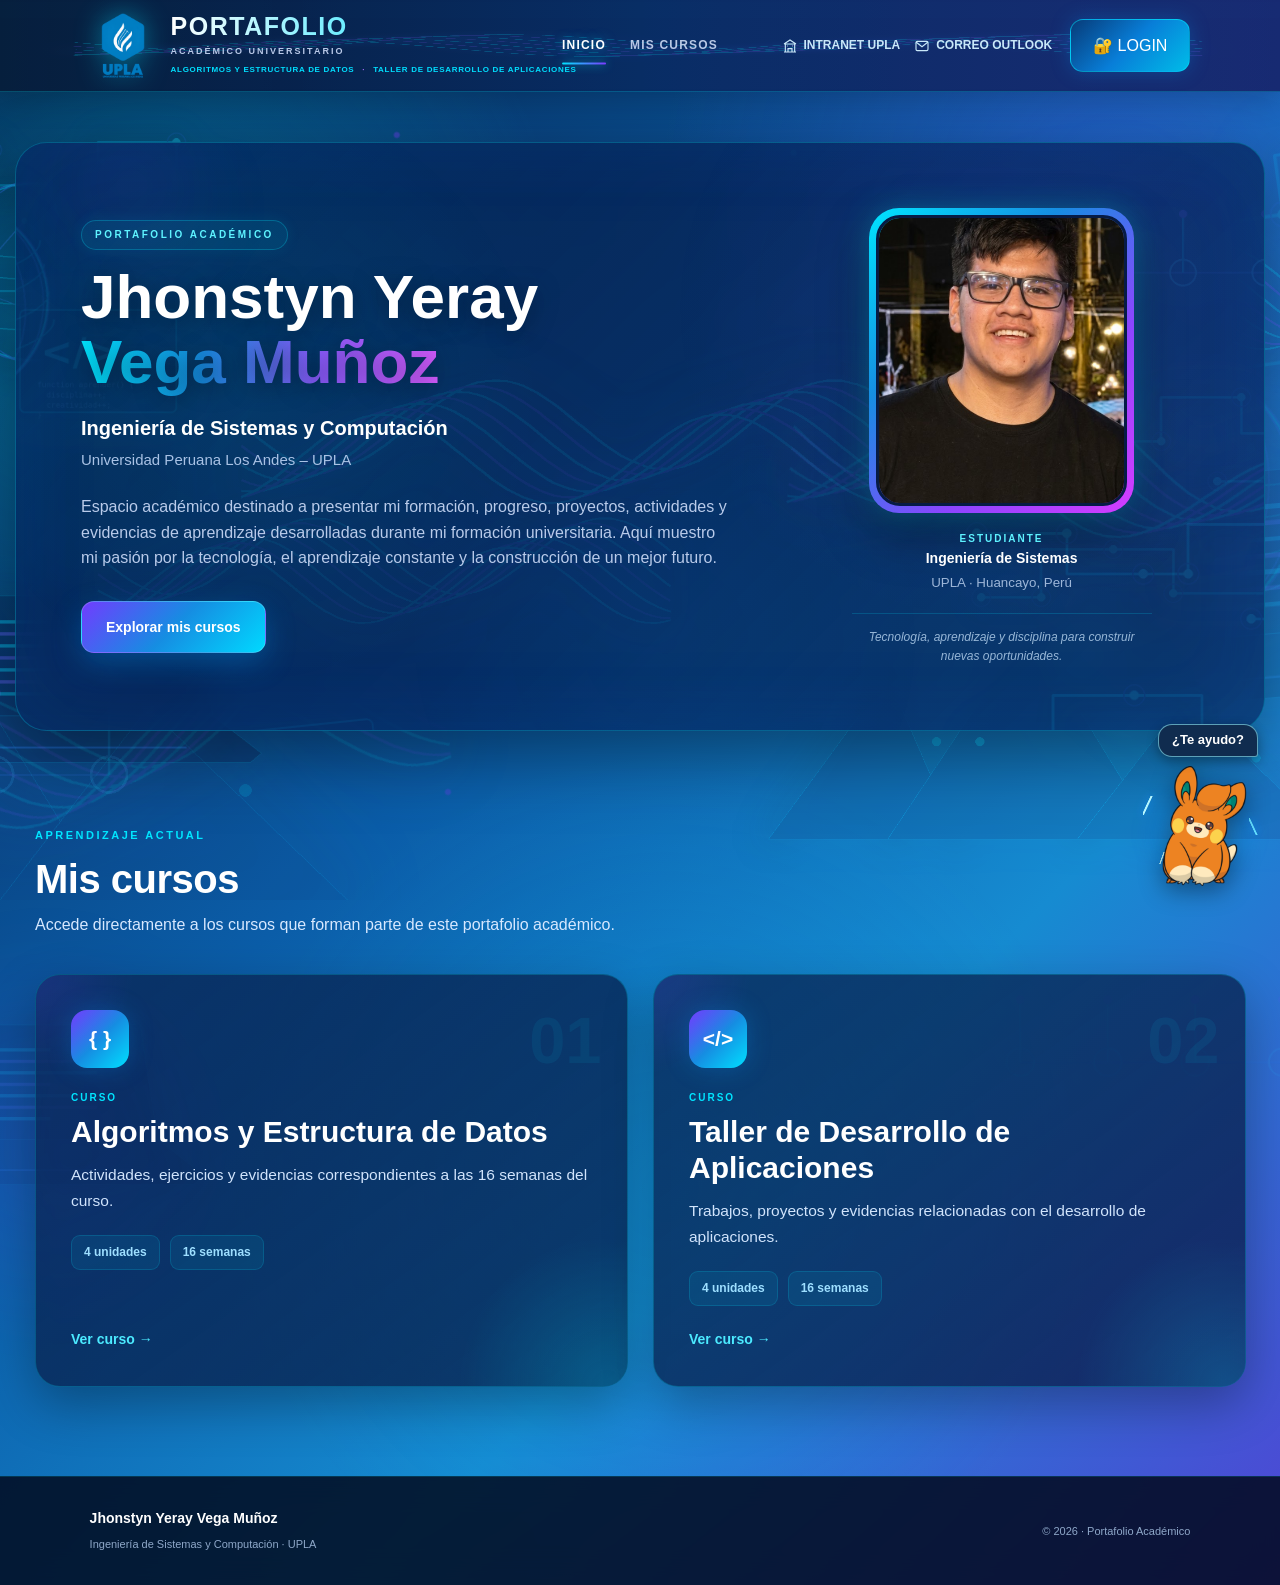
==== commit 315c0604: "Mejoras finales del chatbot y navegacion del portafolio" ====
--- a/index.html
+++ b/index.html
@@ -513,7 +513,7 @@
 
                     <!-- AHORA VA A MIS CURSOS -->
 
-                    <a href="cursos.html">
+                    <a href="cursos.html#asistente=desarrollo">
                         Ver curso →
                     </a>
 
--- a/chatbot/chatbot.css
+++ b/chatbot/chatbot.css
@@ -34,18 +34,20 @@
 #academic-chatbot :is(button, input, a):focus-visible { outline: 2px solid #83edff; outline-offset: 3px; }
 #academic-chatbot .ac-launcher {
     position: fixed; z-index: 1100; right: max(20px, env(safe-area-inset-right)); bottom: calc(max(14px, env(safe-area-inset-bottom)) + var(--ac-footer-lift, 0px));
-    width: 104px; height: 104px; padding: 0; border: 0; background: transparent; -webkit-tap-highlight-color: transparent;
+    width: 120px; height: 120px; padding: 0; border: 0; background: transparent; -webkit-tap-highlight-color: transparent;
 }
-#academic-chatbot .ac-launcher::before { content: ""; position: absolute; inset: 16% 6% 0; border-radius: 50%; background: radial-gradient(ellipse, #ffb65955, #38d7ef25 48%, transparent 72%); filter: blur(11px); opacity: .7; transition: opacity .2s; pointer-events: none; }
-#academic-chatbot .ac-launcher > img { display: block; width: 100%; height: 100%; object-fit: contain; filter: drop-shadow(0 7px 12px #0006); animation: ac-pet-float 4.5s ease-in-out infinite; transition: filter .2s; }
+#academic-chatbot .ac-launcher::before { content: ""; position: absolute; inset: 13% 2% 0; border-radius: 50%; background: radial-gradient(ellipse, #91efff65, #078dff45 48%, transparent 73%); filter: blur(9px); opacity: .7; transition: opacity .2s; pointer-events: none; }
+#academic-chatbot .ac-launcher::after { content: ""; position: absolute; inset: 4% -2% 6%; background: linear-gradient(115deg, transparent 38%, #b6f7ff 42% 49%, transparent 54%) 5% 28% / 10px 19px, linear-gradient(65deg, transparent 38%, #64dfff 42% 49%, transparent 54%) 96% 52% / 9px 17px, linear-gradient(110deg, transparent 38%, #c4faff 42% 49%, transparent 54%) 18% 85% / 7px 12px; background-repeat: no-repeat; filter: drop-shadow(0 0 4px #168dff); pointer-events: none; animation: ac-electric-sparks 4s ease-in-out infinite; }
+#academic-chatbot .ac-launcher > img { display: block; position: relative; z-index: 1; width: 100%; height: 100%; object-fit: contain; filter: drop-shadow(0 7px 12px #0006); animation: ac-pet-float 4.5s ease-in-out infinite; transition: filter .2s; }
 #academic-chatbot .ac-launcher:hover::before { opacity: 1; }
-#academic-chatbot .ac-launcher:hover > img { filter: drop-shadow(0 0 11px #ffb35980) drop-shadow(0 6px 14px #0005); }
+#academic-chatbot .ac-launcher:hover > img { filter: drop-shadow(0 0 11px #54dfff80) drop-shadow(0 6px 14px #0005); }
 @keyframes ac-pet-float { 0%, 100% { transform: translateY(0); } 50% { transform: translateY(-6px); } }
-#academic-chatbot .ac-invitation { position: absolute; top: -15px; right: 0; padding: 4px 11px; border: 1px solid #78dcec65; border-radius: 14px 14px 3px 14px; background: #102c4f; color: #eaf7ff; font-size: 12px; white-space: nowrap; box-shadow: 0 4px 12px #0003; }
+@keyframes ac-electric-sparks { 0%, 100% { opacity: .2; } 45% { opacity: .75; } 70% { opacity: .35; } }
+#academic-chatbot .ac-invitation { position: absolute; z-index: 2; bottom: calc(100% + 9px); right: 2px; padding: 6px 13px; border: 1px solid #8be7f7a0; border-radius: 14px 14px 3px 14px; background: #102c4f; color: #fff; font-size: 13px; font-weight: 600; line-height: 1.45; white-space: nowrap; box-shadow: 0 4px 12px #0005; }
 #academic-chatbot.ac-open .ac-invitation { display: none; }
 #academic-chatbot .ac-panel {
-    position: fixed; right: max(20px, env(safe-area-inset-right)); bottom: calc(var(--ac-panel-bottom, 132px) + var(--ac-footer-lift, 0px) + env(safe-area-inset-bottom)); z-index: 1101;
-    display: flex; flex-direction: column; width: min(420px, calc(100vw - 32px)); height: min(650px, calc(100dvh - var(--ac-top-safe, 104px) - var(--ac-panel-bottom, 132px) - var(--ac-footer-lift, 0px) - env(safe-area-inset-bottom) - 12px));
+    position: fixed; right: max(20px, env(safe-area-inset-right)); bottom: calc(var(--ac-panel-bottom, 150px) + var(--ac-footer-lift, 0px) + env(safe-area-inset-bottom)); z-index: 1101;
+    display: flex; flex-direction: column; width: min(420px, calc(100vw - 32px)); height: min(650px, calc(100dvh - var(--ac-top-safe, 104px) - var(--ac-panel-bottom, 150px) - var(--ac-footer-lift, 0px) - env(safe-area-inset-bottom) - 12px));
     max-width: calc(100vw - 32px); border: 1px solid #72cbd44d; border-radius: 22px; overflow: hidden; background: linear-gradient(160deg, #0b2340, #081a31 60%); box-shadow: 0 18px 65px #0007;
     opacity: 0; transform: translateY(12px) scale(.98); transform-origin: bottom right; transition: opacity .2s ease, transform .2s ease; pointer-events: none;
 }
@@ -96,8 +98,8 @@
 #academic-chatbot .ac-sr-only { position: absolute; width: 1px; height: 1px; padding: 0; overflow: hidden; clip-path: inset(50%); white-space: nowrap; }
 .cursos-main .ac-destination { outline: 2px solid #ffac53; outline-offset: 3px; scroll-margin-top: 190px; }
 @media (max-width: 600px) {
-    #academic-chatbot { --ac-panel-bottom: 112px; }
-    #academic-chatbot .ac-launcher { width: 86px; height: 86px; right: max(12px, env(safe-area-inset-right)); }
+    #academic-chatbot { --ac-panel-bottom: 126px; }
+    #academic-chatbot .ac-launcher { width: 99px; height: 99px; right: max(12px, env(safe-area-inset-right)); }
     #academic-chatbot .ac-panel { right: 12px; width: calc(100vw - 24px); max-width: calc(100vw - 24px); border-radius: 18px; }
     #academic-chatbot .ac-header { padding: 11px; }
     #academic-chatbot .ac-header h2 { font-size: 16px; }
@@ -113,6 +115,7 @@
     #academic-chatbot .ac-form { margin-bottom: 8px; }
 }
 @media (prefers-reduced-motion: reduce) {
-    #academic-chatbot .ac-launcher > img { animation: none; }
+    #academic-chatbot .ac-launcher > img, #academic-chatbot .ac-launcher::after { animation: none; }
+    #academic-chatbot .ac-launcher::after { opacity: .35; }
     #academic-chatbot .ac-panel, #academic-chatbot .ac-launcher::before, #academic-chatbot .ac-launcher > img { transition: none; }
 }
